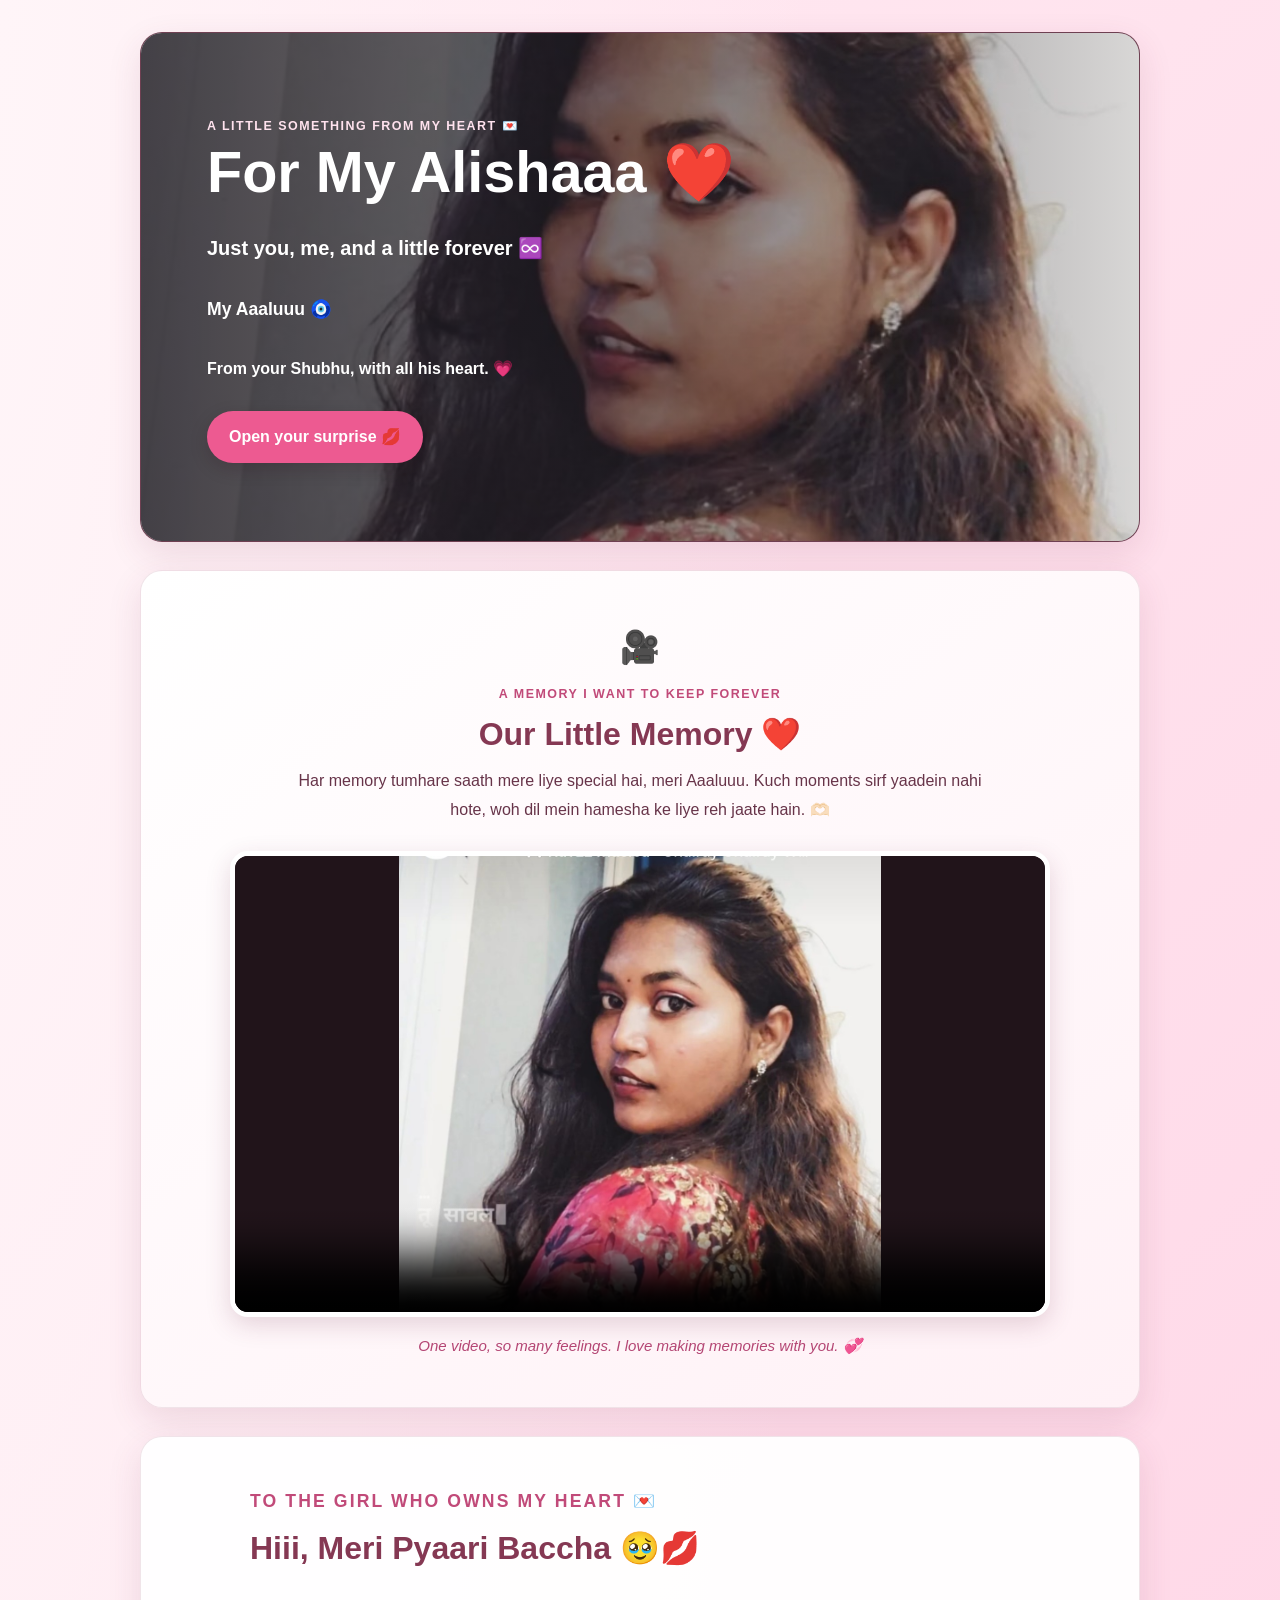
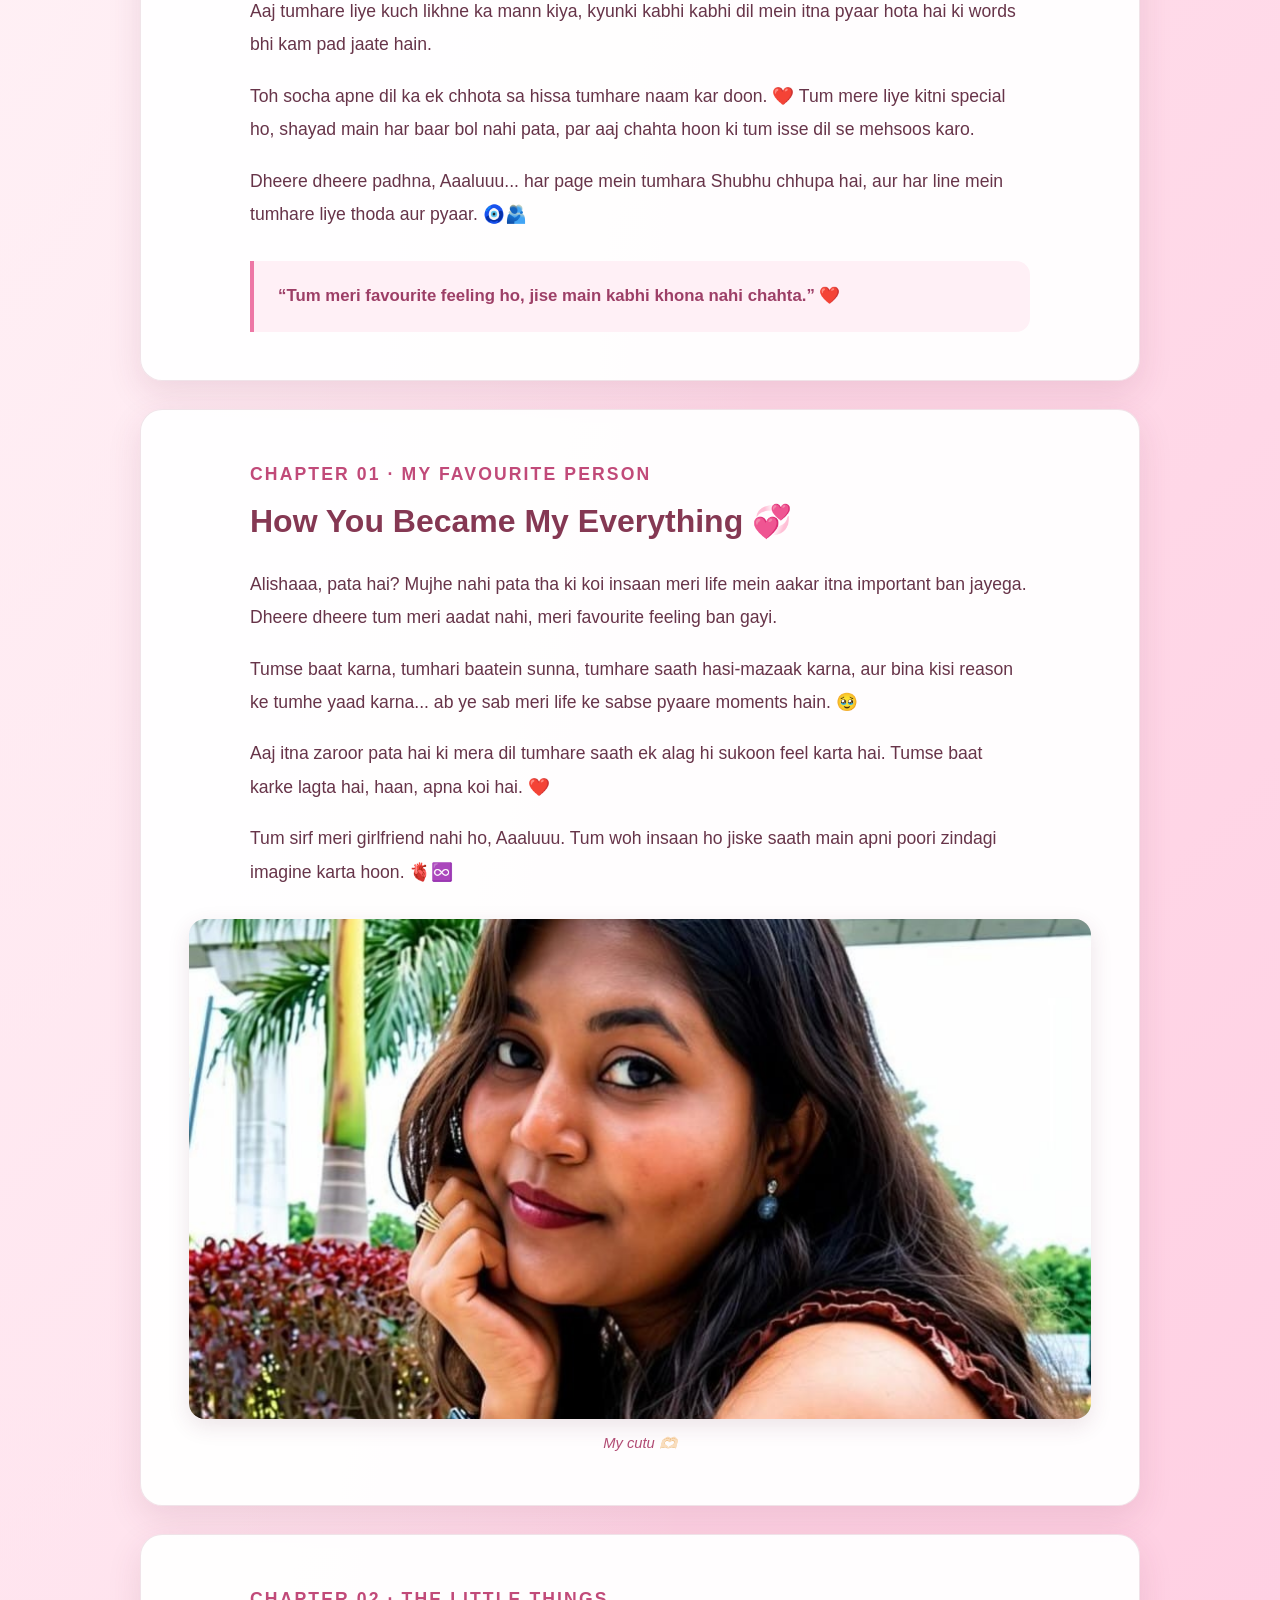
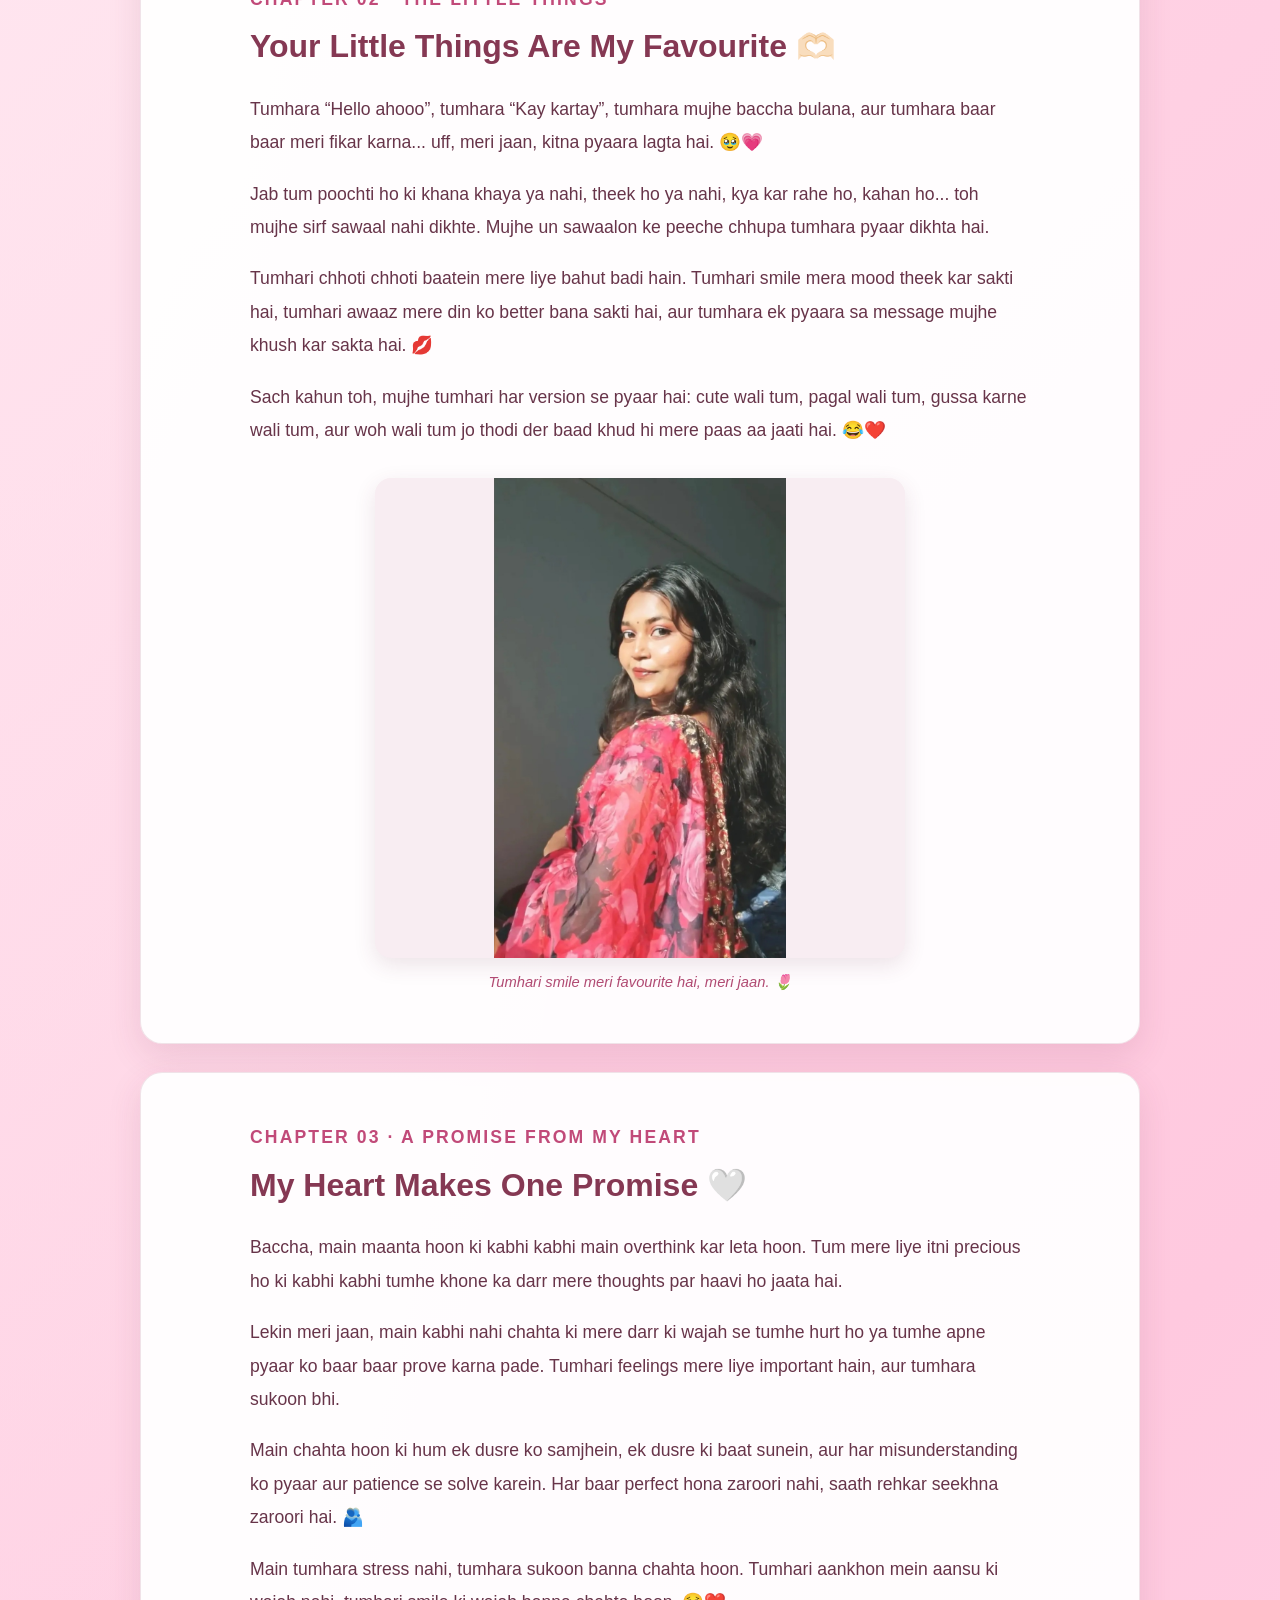
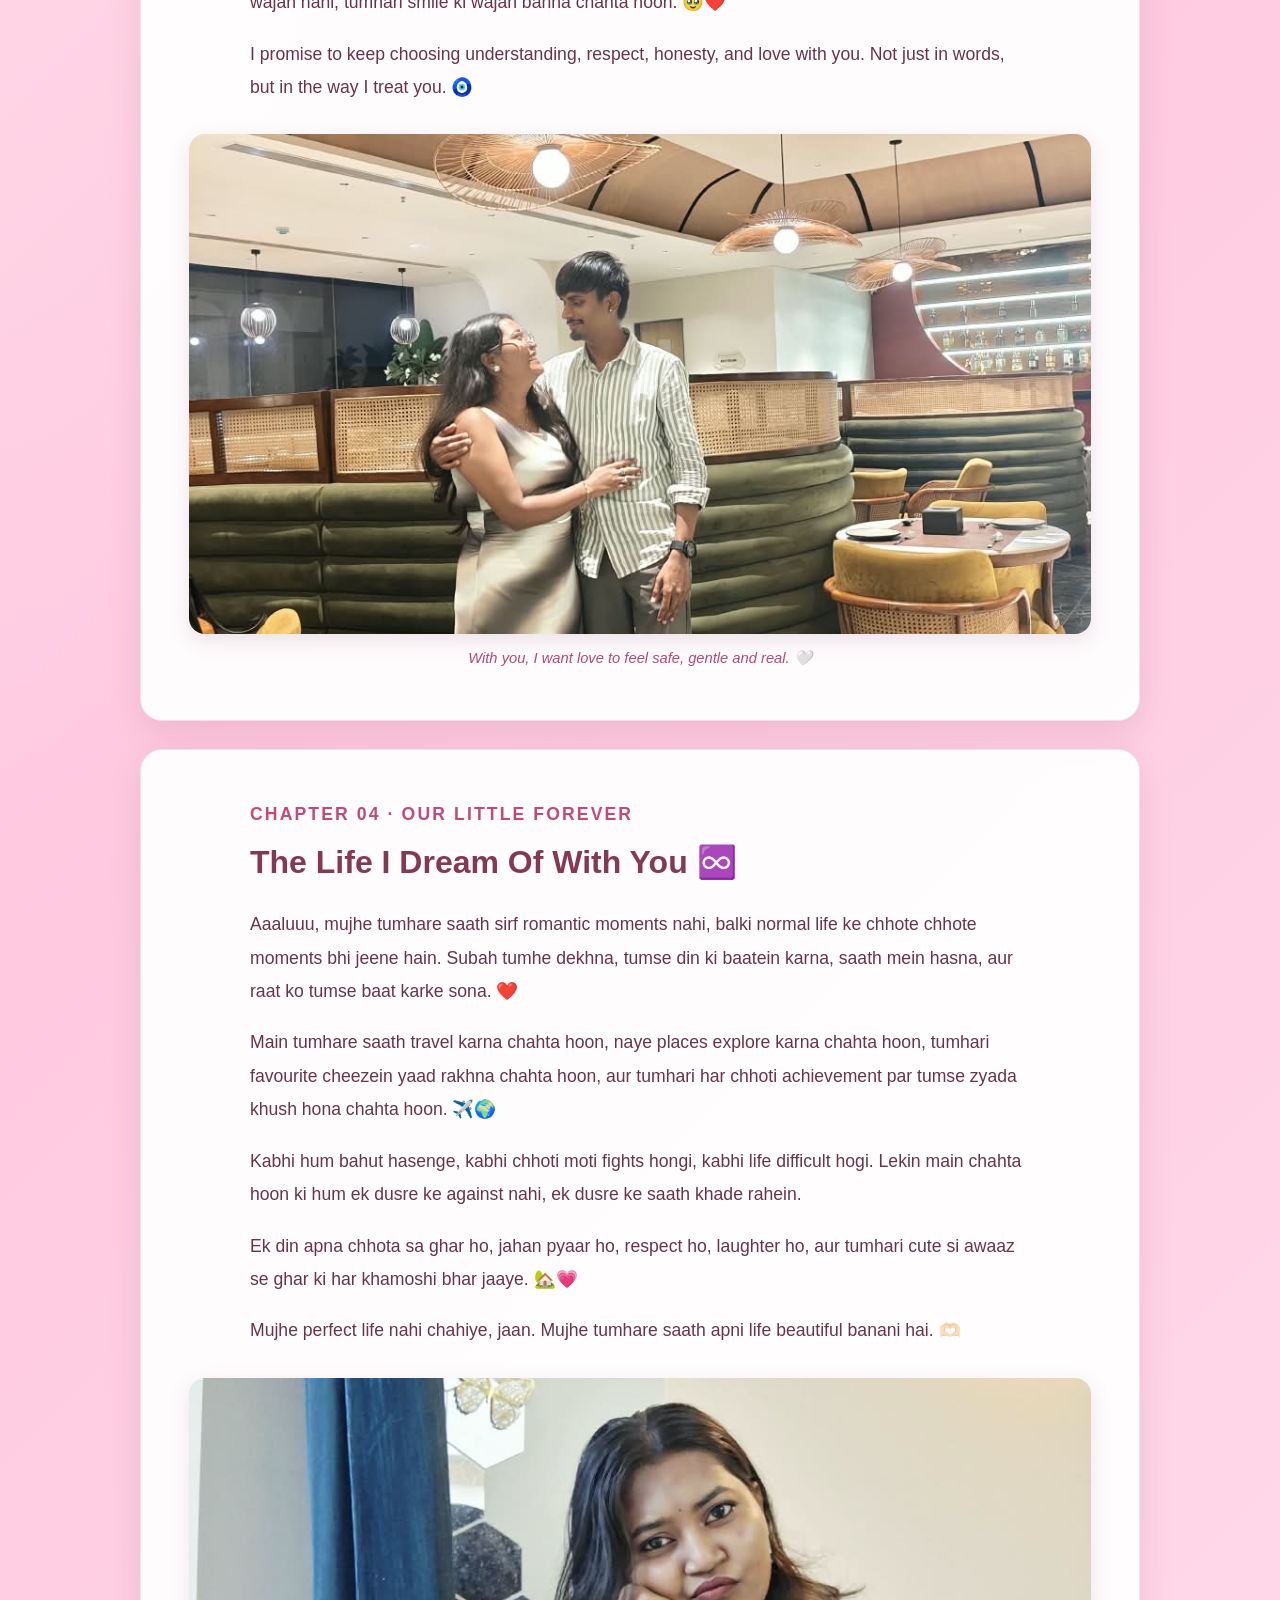
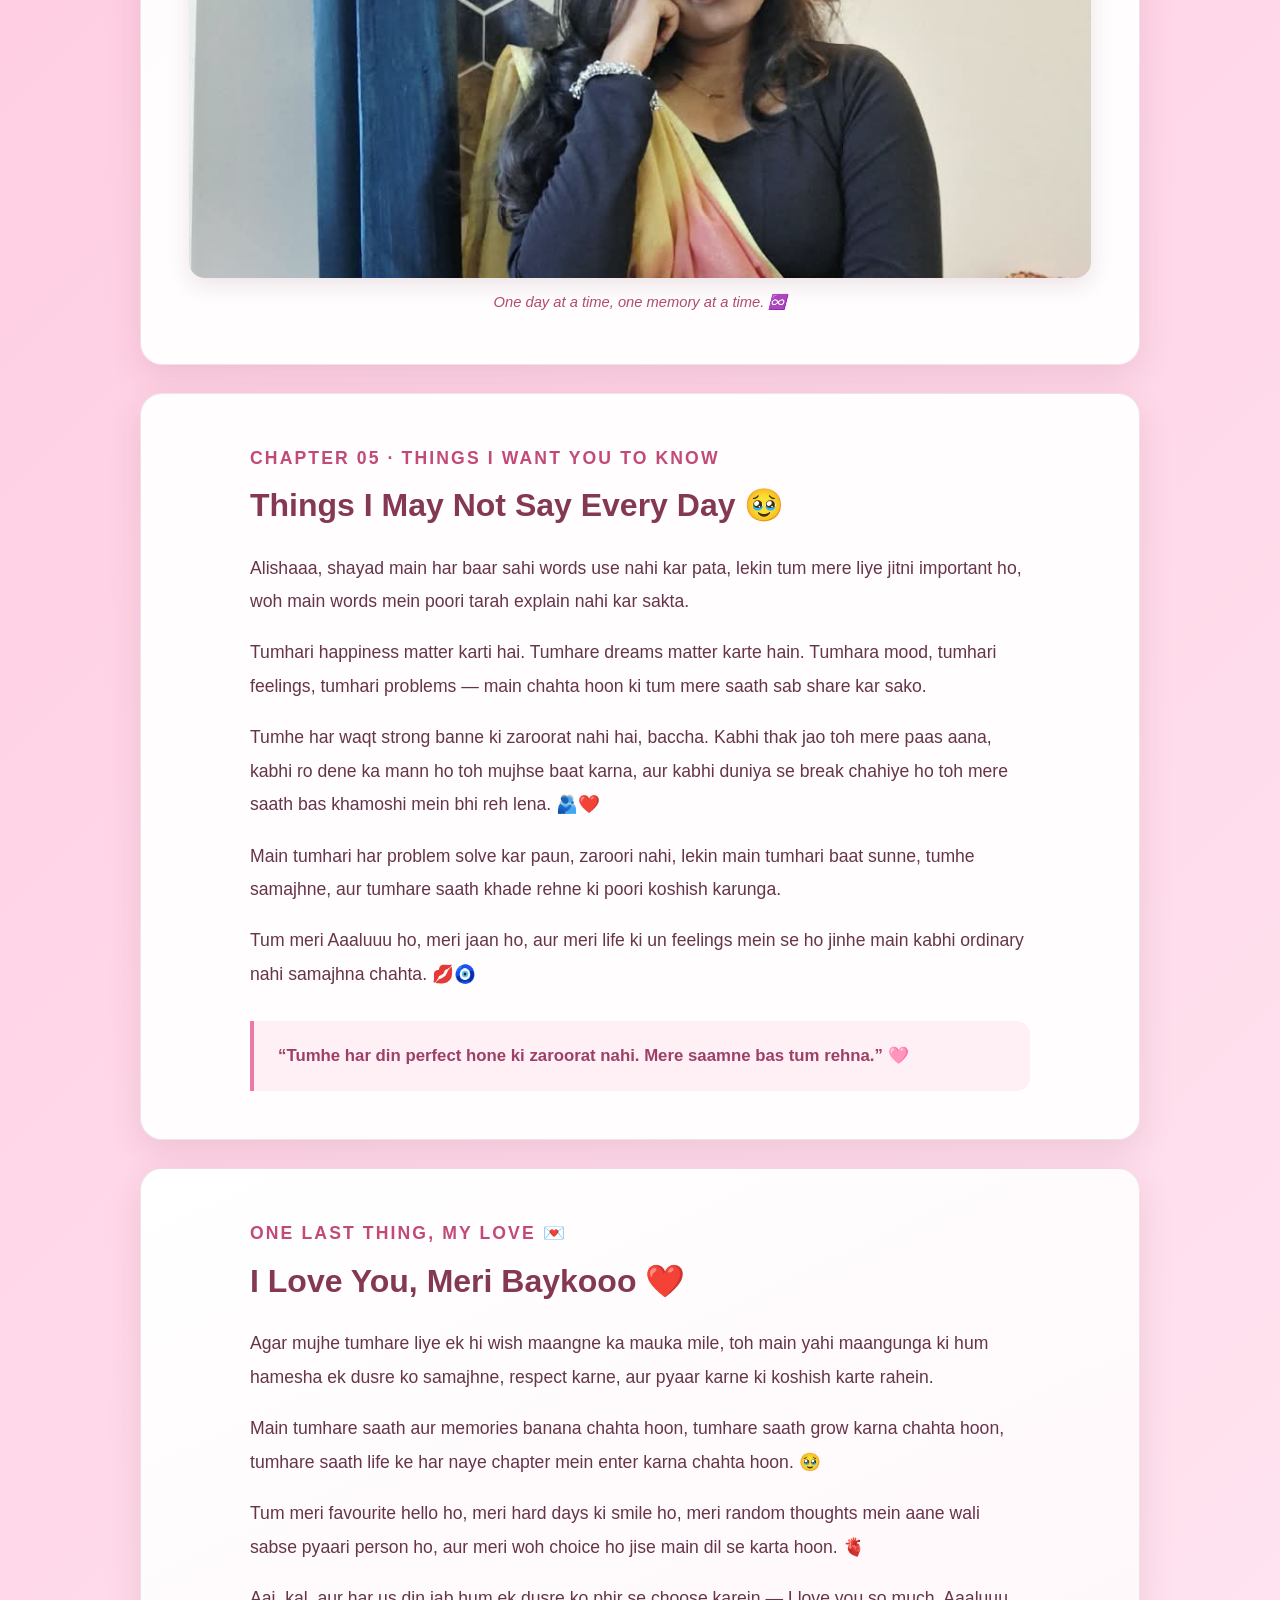
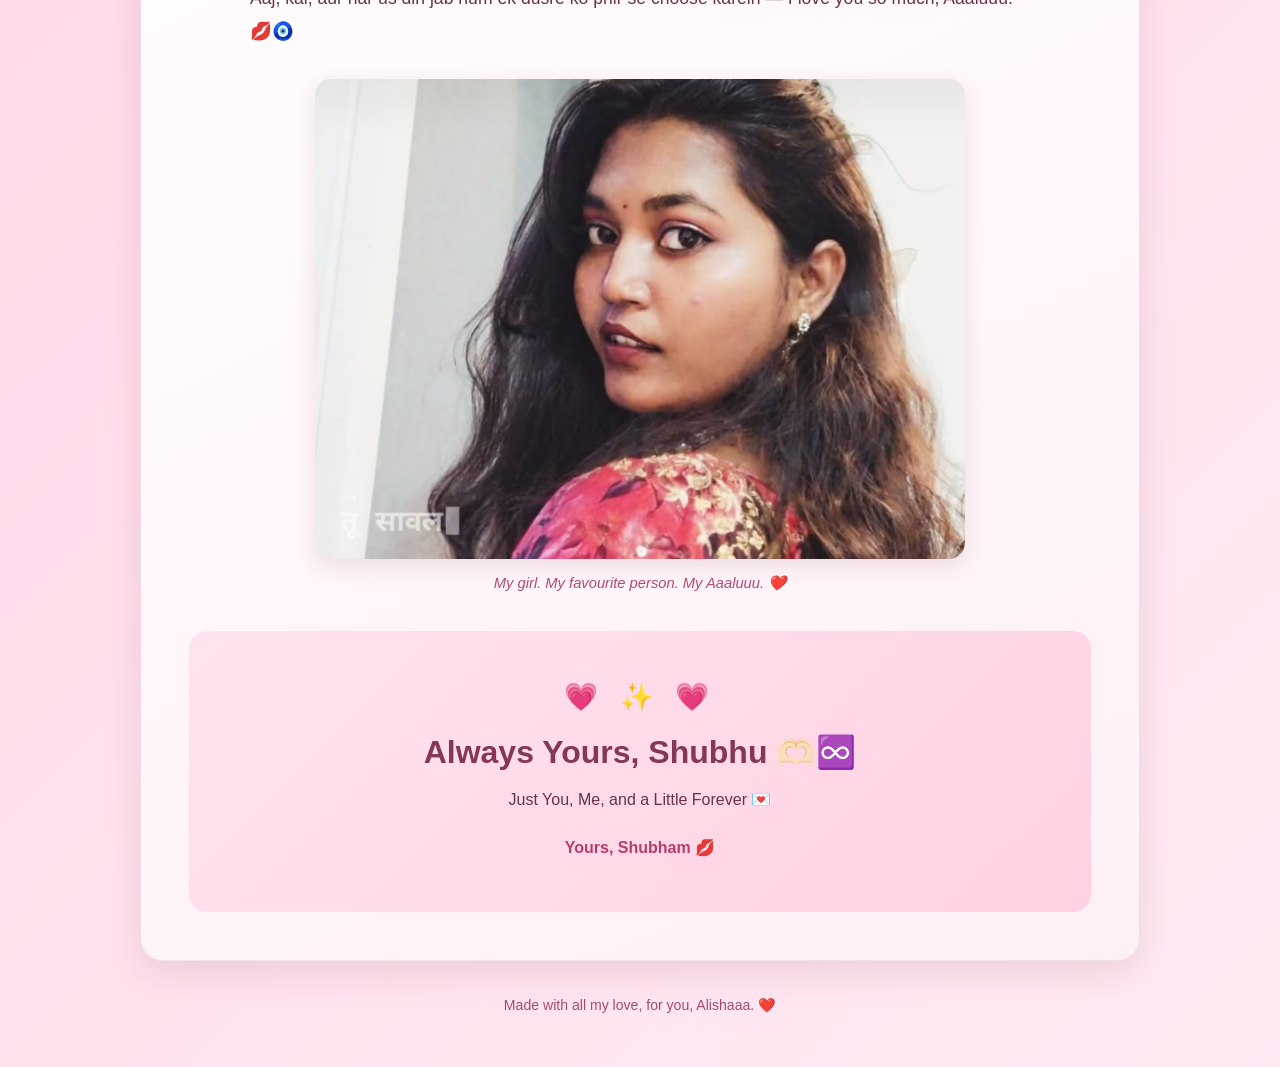
==== book.html @ a7f18947 "Add files via upload" ====
<!DOCTYPE html>
<html lang="en">
<head>
  <meta charset="UTF-8">
  <meta name="viewport" content="width=device-width, initial-scale=1.0">
  <meta name="theme-color" content="#ffd6e5">
  <title>Just You, Me & Forever ❤️</title>
  <link rel="stylesheet" href="Style.css">
</head>

<body>
  <main class="love-book">

    <!-- COVER -->
    <section class="cover card">
      <img class="cover-photo" src="11.jpeg" alt="A beautiful memory of Alishaaa">

      <div class="cover-overlay"></div>

      <div class="cover-content">
        <span class="eyebrow">A little something from my heart 💌</span>
        <h1>For My Alishaaa <span>❤️</span></h1>
        <p class="cover-subtitle">Just you, me, and a little forever ♾️</p>
        <p class="cover-name">My Aaaluuu 🧿</p>
        <p class="cover-signature">From your Shubhu, with all his heart. 💗</p>
        <a class="primary-button" href="#our-video">Open your surprise 💋</a>
      </div>
    </section>

    <!-- VIDEO: FIRST SECTION AFTER THE COVER -->
    <section class="section-card video-section card" id="our-video">
      <div class="section-heading">
        <span class="section-icon">🎥</span>
        <p class="eyebrow">A memory I want to keep forever</p>
        <h2>Our Little Memory ❤️</h2>
        <p class="section-intro">
          Har memory tumhare saath mere liye special hai, meri Aaaluuu.
          Kuch moments sirf yaadein nahi hote, woh dil mein hamesha ke liye reh jaate hain. 🫶🏻
        </p>
      </div>

      <div class="video-frame">
        <video controls playsinline preload="metadata" poster="11.jpeg">
          <source src="video.mp4" type="video/mp4">
          Your browser does not support video playback.
        </video>
      </div>
      <p class="photo-caption">One video, so many feelings. I love making memories with you. 💞</p>
    </section>

    <!-- INTRODUCTION -->
    <section class="section-card card">
      <div class="letter-content">
        <p class="eyebrow">To the girl who owns my heart 💌</p>
        <h2>Hiii, Meri Pyaari Baccha 🥹💋</h2>

        <p>
          Aaj tumhare liye kuch likhne ka mann kiya, kyunki kabhi kabhi
          dil mein itna pyaar hota hai ki words bhi kam pad jaate hain.
        </p>
        <p>
          Toh socha apne dil ka ek chhota sa hissa tumhare naam kar doon.
          ❤️ Tum mere liye kitni special ho, shayad main har baar bol nahi
          pata, par aaj chahta hoon ki tum isse dil se mehsoos karo.
        </p>
        <p>
          Dheere dheere padhna, Aaaluuu... har page mein tumhara Shubhu
          chhupa hai, aur har line mein tumhare liye thoda aur pyaar. 🧿🫂
        </p>
      </div>
      <div class="quote-box">“Tum meri favourite feeling ho, jise main kabhi khona nahi chahta.” ❤️</div>
    </section>

    <!-- CHAPTER 1 -->
    <section class="section-card card">
      <div class="letter-content">
        <p class="eyebrow">Chapter 01 · My favourite person</p>
        <h2>How You Became My Everything 💞</h2>

        <p>
          Alishaaa, pata hai? Mujhe nahi pata tha ki koi insaan meri life
          mein aakar itna important ban jayega. Dheere dheere tum meri
          aadat nahi, meri favourite feeling ban gayi.
        </p>
        <p>
          Tumse baat karna, tumhari baatein sunna, tumhare saath hasi-mazaak
          karna, aur bina kisi reason ke tumhe yaad karna... ab ye sab meri
          life ke sabse pyaare moments hain. 🥹
        </p>
        <p>
          Aaj itna zaroor pata hai ki mera dil tumhare saath ek alag hi
          sukoon feel karta hai. Tumse baat karke lagta hai, haan, apna
          koi hai. ❤️
        </p>
        <p>
          Tum sirf meri girlfriend nahi ho, Aaaluuu. Tum woh insaan ho
          jiske saath main apni poori zindagi imagine karta hoon. 🫀♾️
        </p>
      </div>

      <figure class="memory">
        <img src="22.jpeg" alt="A sweet memory together" loading="lazy">
        <figcaption>My cutu 🫶🏻</figcaption>
      </figure>
    </section>

    <!-- CHAPTER 2 -->
    <section class="section-card card">
      <div class="letter-content">
        <p class="eyebrow">Chapter 02 · The little things</p>
        <h2>Your Little Things Are My Favourite 🫶🏻</h2>

        <p>
          Tumhara “Hello ahooo”, tumhara “Kay kartay”, tumhara mujhe
          baccha bulana, aur tumhara baar baar meri fikar karna...
          uff, meri jaan, kitna pyaara lagta hai. 🥹💗
        </p>
        <p>
          Jab tum poochti ho ki khana khaya ya nahi, theek ho ya nahi,
          kya kar rahe ho, kahan ho... toh mujhe sirf sawaal nahi dikhte.
          Mujhe un sawaalon ke peeche chhupa tumhara pyaar dikhta hai.
        </p>
        <p>
          Tumhari chhoti chhoti baatein mere liye bahut badi hain.
          Tumhari smile mera mood theek kar sakti hai, tumhari awaaz
          mere din ko better bana sakti hai, aur tumhara ek pyaara sa
          message mujhe khush kar sakta hai. 💋
        </p>
        <p>
          Sach kahun toh, mujhe tumhari har version se pyaar hai:
          cute wali tum, pagal wali tum, gussa karne wali tum,
          aur woh wali tum jo thodi der baad khud hi mere paas aa jaati hai. 😂❤️
        </p>
      </div>

      <figure class="memory memory-small">
        <img src="33.jpeg" alt="Alishaaa looking beautiful" loading="lazy">
        <figcaption>Tumhari smile meri favourite hai, meri jaan. 🌷</figcaption>
      </figure>
    </section>

    <!-- CHAPTER 3 -->
    <section class="section-card card">
      <div class="letter-content">
        <p class="eyebrow">Chapter 03 · A promise from my heart</p>
        <h2>My Heart Makes One Promise 🤍</h2>

        <p>
          Baccha, main maanta hoon ki kabhi kabhi main overthink kar leta
          hoon. Tum mere liye itni precious ho ki kabhi kabhi tumhe khone
          ka darr mere thoughts par haavi ho jaata hai.
        </p>
        <p>
          Lekin meri jaan, main kabhi nahi chahta ki mere darr ki wajah se
          tumhe hurt ho ya tumhe apne pyaar ko baar baar prove karna pade.
          Tumhari feelings mere liye important hain, aur tumhara sukoon bhi.
        </p>
        <p>
          Main chahta hoon ki hum ek dusre ko samjhein, ek dusre ki baat
          sunein, aur har misunderstanding ko pyaar aur patience se solve
          karein. Har baar perfect hona zaroori nahi, saath rehkar seekhna
          zaroori hai. 🫂
        </p>
        <p>
          Main tumhara stress nahi, tumhara sukoon banna chahta hoon.
          Tumhari aankhon mein aansu ki wajah nahi, tumhari smile ki
          wajah banna chahta hoon. 🥹❤️
        </p>
        <p>
          I promise to keep choosing understanding, respect, honesty,
          and love with you. Not just in words, but in the way I treat you. 🧿
        </p>
      </div>

      <figure class="memory">
        <img src="44.jpeg" alt="A beautiful moment of Alishaaa" loading="lazy">
        <figcaption>With you, I want love to feel safe, gentle and real. 🤍</figcaption>
      </figure>
    </section>

    <!-- CHAPTER 4 -->
    <section class="section-card card">
      <div class="letter-content">
        <p class="eyebrow">Chapter 04 · Our little forever</p>
        <h2>The Life I Dream Of With You ♾️</h2>

        <p>
          Aaaluuu, mujhe tumhare saath sirf romantic moments nahi,
          balki normal life ke chhote chhote moments bhi jeene hain.
          Subah tumhe dekhna, tumse din ki baatein karna, saath mein
          hasna, aur raat ko tumse baat karke sona. ❤️
        </p>
        <p>
          Main tumhare saath travel karna chahta hoon, naye places
          explore karna chahta hoon, tumhari favourite cheezein yaad
          rakhna chahta hoon, aur tumhari har chhoti achievement par
          tumse zyada khush hona chahta hoon. ✈️🌍
        </p>
        <p>
          Kabhi hum bahut hasenge, kabhi chhoti moti fights hongi,
          kabhi life difficult hogi. Lekin main chahta hoon ki hum
          ek dusre ke against nahi, ek dusre ke saath khade rahein.
        </p>
        <p>
          Ek din apna chhota sa ghar ho, jahan pyaar ho, respect ho,
          laughter ho, aur tumhari cute si awaaz se ghar ki har
          khamoshi bhar jaaye. 🏡💗
        </p>
        <p>
          Mujhe perfect life nahi chahiye, jaan. Mujhe tumhare saath
          apni life beautiful banani hai. 🫶🏻
        </p>
      </div>

      <figure class="memory">
        <img src="55.jpeg" alt="A memory to treasure together" loading="lazy">
        <figcaption>One day at a time, one memory at a time. ♾️</figcaption>
      </figure>
    </section>

    <!-- CHAPTER 5 -->
    <section class="section-card card">
      <div class="letter-content">
        <p class="eyebrow">Chapter 05 · Things I want you to know</p>
        <h2>Things I May Not Say Every Day 🥹</h2>

        <p>
          Alishaaa, shayad main har baar sahi words use nahi kar pata,
          lekin tum mere liye jitni important ho, woh main words mein
          poori tarah explain nahi kar sakta.
        </p>
        <p>
          Tumhari happiness matter karti hai. Tumhare dreams matter
          karte hain. Tumhara mood, tumhari feelings, tumhari problems —
          main chahta hoon ki tum mere saath sab share kar sako.
        </p>
        <p>
          Tumhe har waqt strong banne ki zaroorat nahi hai, baccha.
          Kabhi thak jao toh mere paas aana, kabhi ro dene ka mann ho
          toh mujhse baat karna, aur kabhi duniya se break chahiye ho
          toh mere saath bas khamoshi mein bhi reh lena. 🫂❤️
        </p>
        <p>
          Main tumhari har problem solve kar paun, zaroori nahi,
          lekin main tumhari baat sunne, tumhe samajhne, aur tumhare
          saath khade rehne ki poori koshish karunga.
        </p>
        <p>
          Tum meri Aaaluuu ho, meri jaan ho, aur meri life ki un
          feelings mein se ho jinhe main kabhi ordinary nahi samajhna
          chahta. 💋🧿
        </p>
      </div>

      <div class="quote-box">
        “Tumhe har din perfect hone ki zaroorat nahi. Mere saamne bas tum rehna.” 🩷
      </div>
    </section>

    <!-- FINAL LOVE LETTER -->
    <section class="section-card final-letter card">
      <div class="letter-content">
        <p class="eyebrow">One last thing, my love 💌</p>
        <h2>I Love You, Meri Baykooo ❤️</h2>

        <p>
          Agar mujhe tumhare liye ek hi wish maangne ka mauka mile,
          toh main yahi maangunga ki hum hamesha ek dusre ko samajhne,
          respect karne, aur pyaar karne ki koshish karte rahein.
        </p>
        <p>
          Main tumhare saath aur memories banana chahta hoon,
          tumhare saath grow karna chahta hoon, tumhare saath life
          ke har naye chapter mein enter karna chahta hoon. 🥹
        </p>
        <p>
          Tum meri favourite hello ho, meri hard days ki smile ho,
          meri random thoughts mein aane wali sabse pyaari person ho,
          aur meri woh choice ho jise main dil se karta hoon. 🫀
        </p>
        <p>
          Aaj, kal, aur har us din jab hum ek dusre ko phir se choose
          karein — I love you so much, Aaaluuu. 💋🧿
        </p>
      </div>

      <figure class="memory final-photo">
        <img src="11.jpeg" alt="My beautiful Alishaaa" loading="lazy">
        <figcaption>My girl. My favourite person. My Aaaluuu. ❤️</figcaption>
      </figure>

      <div class="final-message">
        <div class="heart-decoration">💗 ✨ 💗</div>
        <h2>Always Yours, Shubhu 🫶🏻♾️</h2>
        <p>Just You, Me, and a Little Forever 💌</p>
        <p class="signature">Yours, Shubham 💋</p>
      </div>
    </section>

    <footer class="page-footer">
      Made with all my love, for you, Alishaaa. ❤️
    </footer>

  </main>

  <script src="Script.js"></script>
</body>
</html>
---- Style.css ----
/* ---------- GLOBAL ---------- */
* {
  box-sizing: border-box;
}

html {
  scroll-behavior: smooth;
  scroll-padding-top: 18px;
}

body {
  margin: 0;
  padding: 32px 18px;
  font-family: "Segoe UI", Arial, sans-serif;
  color: #673449;
  background:
    radial-gradient(ellipse at top left, #fff5f8 0%, transparent 45%),
    linear-gradient(135deg, #ffeaf2, #ffc9df 55%, #ffeaf4);
  line-height: 1.75;
  overflow-x: hidden;
}

img,
video {
  display: block;
  max-width: 100%;
}

.love-book {
  width: min(100%, 1000px);
  margin: 0 auto;
}

.card {
  position: relative;
  width: 100%;
  margin: 0 auto 28px;
  overflow: hidden;
  border: 1px solid rgba(164, 91, 120, 0.16);
  border-radius: 22px;
  background: rgba(255, 255, 255, 0.94);
  box-shadow: 0 12px 34px rgba(112, 43, 75, 0.12);
}

h1,
h2,
p {
  overflow-wrap: anywhere;
}

h1,
h2 {
  line-height: 1.3;
  color: #853853;
}

h2 {
  margin: 0 0 22px;
  font-size: clamp(1.45rem, 3.4vw, 2rem);
}

p {
  margin: 0 0 18px;
}

p:last-child {
  margin-bottom: 0;
}

.eyebrow {
  margin-bottom: 10px;
  color: #c14a79;
  font-size: 0.78rem;
  font-weight: 800;
  letter-spacing: 0.12em;
  line-height: 1.5;
  text-transform: uppercase;
}

/* ---------- COVER ---------- */
.cover {
  display: flex;
  min-height: 510px;
  align-items: center;
  isolation: isolate;
  background: #653c4b;
  color: white;
}

.cover-photo,
.cover-overlay {
  position: absolute;
  inset: 0;
  width: 100%;
  height: 100%;
}

.cover-photo {
  z-index: -2;
  object-fit: cover;
  object-position: center 35%;
}

.cover-overlay {
  z-index: -1;
  background: linear-gradient(
    90deg,
    rgba(30, 26, 33, 0.82) 0%,
    rgba(30, 26, 33, 0.57) 48%,
    rgba(30, 26, 33, 0.12) 100%
  );
}

.cover-content {
  width: min(100%, 690px);
  padding: clamp(28px, 6vw, 66px);
  color: #fff;
}

.cover h1 {
  margin: 0 0 26px;
  color: white;
  font-size: clamp(2.1rem, 6vw, 3.6rem);
  line-height: 1.15;
  overflow-wrap: normal;
}

.cover h1 span {
  display: inline-block;
}

.cover .eyebrow {
  color: #ffe2ee;
}

.cover-subtitle {
  max-width: 420px;
  margin-bottom: 28px;
  font-size: clamp(1rem, 2.6vw, 1.25rem);
  font-weight: 600;
}

.cover-name {
  margin-bottom: 30px;
  font-size: 1.1rem;
  font-weight: 700;
}

.cover-signature {
  margin-bottom: 28px;
  font-weight: 600;
}

.primary-button {
  display: inline-flex;
  min-height: 48px;
  align-items: center;
  justify-content: center;
  padding: 12px 22px;
  border-radius: 999px;
  background: #ed5a91;
  color: #fff;
  font-weight: 800;
  text-align: center;
  text-decoration: none;
  box-shadow: 0 6px 18px rgba(35, 8, 20, 0.2);
  transition: transform 0.2s ease, background 0.2s ease;
}

.primary-button:hover {
  transform: translateY(-2px);
  background: #d93f7c;
}

/* ---------- CONTENT CARDS ---------- */
.section-card {
  padding: clamp(22px, 5vw, 48px);
}

.letter-content {
  width: 100%;
  max-width: 780px;
  margin: 0 auto;
}

.letter-content h2 {
  margin-bottom: 25px;
}

.letter-content p {
  font-size: clamp(1rem, 1.8vw, 1.1rem);
  line-height: 1.9;
}

.section-heading {
  max-width: 760px;
  margin: 0 auto 26px;
  text-align: center;
}

.section-icon {
  display: block;
  margin-bottom: 10px;
  font-size: 2rem;
}

.section-heading h2 {
  margin-bottom: 12px;
}

.section-intro {
  max-width: 700px;
  margin: 0 auto;
  line-height: 1.8;
}

/* ---------- VIDEO ---------- */
.video-section {
  background: linear-gradient(145deg, #fff, #fff1f6);
}

.video-frame {
  width: 100%;
  max-width: 820px;
  margin: 0 auto;
  overflow: hidden;
  border: 5px solid #fff;
  border-radius: 18px;
  background: #21141a;
  box-shadow: 0 8px 24px rgba(102, 37, 67, 0.17);
}

.video-frame video {
  width: 100%;
  height: auto;
  max-height: 70vh;
  aspect-ratio: 16 / 9;
  object-fit: contain;
  background: #21141a;
}

.photo-caption {
  margin: 16px auto 0;
  color: #b44674;
  font-size: 0.94rem;
  font-style: italic;
  text-align: center;
}

/* ---------- PHOTOS ---------- */
.memory {
  width: 100%;
  margin: 30px auto 0;
}

.memory img {
  width: 100%;
  height: clamp(260px, 48vw, 500px);
  border-radius: 16px;
  background: #f8eaf0;
  object-fit: cover;
  object-position: center;
  box-shadow: 0 7px 22px rgba(98, 45, 66, 0.12);
}

.memory figcaption {
  margin-top: 12px;
  color: #b14b73;
  font-size: 0.92rem;
  font-style: italic;
  text-align: center;
}

.memory-small {
  max-width: 530px;
}

.memory-small img {
  height: clamp(300px, 65vw, 480px);
  object-fit: contain;
  background: #f8edf2;
}

.final-photo {
  max-width: 650px;
}

.final-photo img {
  height: clamp(260px, 60vw, 480px);
  object-fit: cover;
  object-position: center 30%;
}

/* ---------- QUOTES & ENDING ---------- */
.quote-box {
  max-width: 780px;
  margin: 30px auto 0;
  padding: 20px 24px;
  border-left: 4px solid #ed77a5;
  border-radius: 0 14px 14px 0;
  background: #fff0f6;
  color: #9d3f67;
  font-size: 1.05rem;
  font-weight: 700;
  line-height: 1.8;
}

.final-letter {
  background: linear-gradient(155deg, #fff, #fff0f6);
}

.final-message {
  margin-top: 34px;
  padding: clamp(24px, 5vw, 42px) 18px;
  border-radius: 18px;
  background: linear-gradient(135deg, #ffe3ee, #ffd1e3);
  text-align: center;
}

.final-message h2 {
  margin: 12px 0;
}

.final-message p {
  margin-bottom: 8px;
}

.heart-decoration {
  font-size: 1.7rem;
  letter-spacing: 0.25em;
}

.signature {
  margin-top: 20px;
  color: #b53d70;
  font-weight: 800;
}

.page-footer {
  padding: 4px 10px 18px;
  color: #a44b70;
  font-size: 0.88rem;
  text-align: center;
}

/* ---------- TABLET ---------- */
@media (max-width: 768px) {
  body {
    padding: 18px 12px;
  }

  .card {
    margin-bottom: 18px;
    border-radius: 18px;
  }

  .cover {
    min-height: 460px;
  }

  .cover-overlay {
    background: linear-gradient(
      90deg,
      rgba(30, 26, 33, 0.78),
      rgba(30, 26, 33, 0.38)
    );
  }

  .section-card {
    padding: 26px 22px;
  }

  .letter-content p {
    line-height: 1.8;
  }
}

/* ---------- MOBILE ---------- */
@media (max-width: 480px) {
  body {
    padding: 10px 8px;
  }

  .card {
    margin-bottom: 14px;
    border-radius: 15px;
  }

  .cover {
    min-height: 500px;
    align-items: flex-end;
  }

  .cover-photo {
    object-position: 58% center;
  }

  .cover-overlay {
    background: linear-gradient(
      0deg,
      rgba(28, 18, 25, 0.88) 0%,
      rgba(28, 18, 25, 0.56) 52%,
      rgba(28, 18, 25, 0.12) 100%
    );
  }

  .cover-content {
    padding: 26px 20px;
  }

  .cover h1 {
    margin-bottom: 20px;
    font-size: clamp(2rem, 9vw, 2.8rem);
  }

  .cover-subtitle {
    margin-bottom: 22px;
  }

  .cover-name {
    margin-bottom: 22px;
  }

  .section-card {
    padding: 23px 17px;
  }

  h2 {
    font-size: 1.42rem;
  }

  .letter-content h2 {
    margin-bottom: 18px;
  }

  .letter-content p,
  .section-intro {
    font-size: 0.98rem;
    line-height: 1.8;
  }

  .letter-content p {
    margin-bottom: 17px;
  }

  .video-frame {
    border-width: 3px;
    border-radius: 12px;
  }

  .video-frame video {
    aspect-ratio: 16 / 9;
    max-height: none;
  }

  .memory {
    margin-top: 22px;
  }

  .memory img {
    height: auto;
    max-height: 430px;
    aspect-ratio: 4 / 5;
    object-fit: cover;
  }

  .memory-small img {
    height: auto;
    aspect-ratio: 3 / 4;
    object-fit: contain;
  }

  .quote-box {
    margin-top: 22px;
    padding: 16px;
    font-size: 0.98rem;
  }

  .final-message {
    margin-top: 22px;
    padding: 26px 15px;
  }

  .primary-button {
    width: 100%;
  }
}

/* Respect reduced-motion preferences */
@media (prefers-reduced-motion: reduce) {
  html {
    scroll-behavior: auto;
  }

  *,
  *::before,
  *::after {
    transition-duration: 0.01ms !important;
  }
}
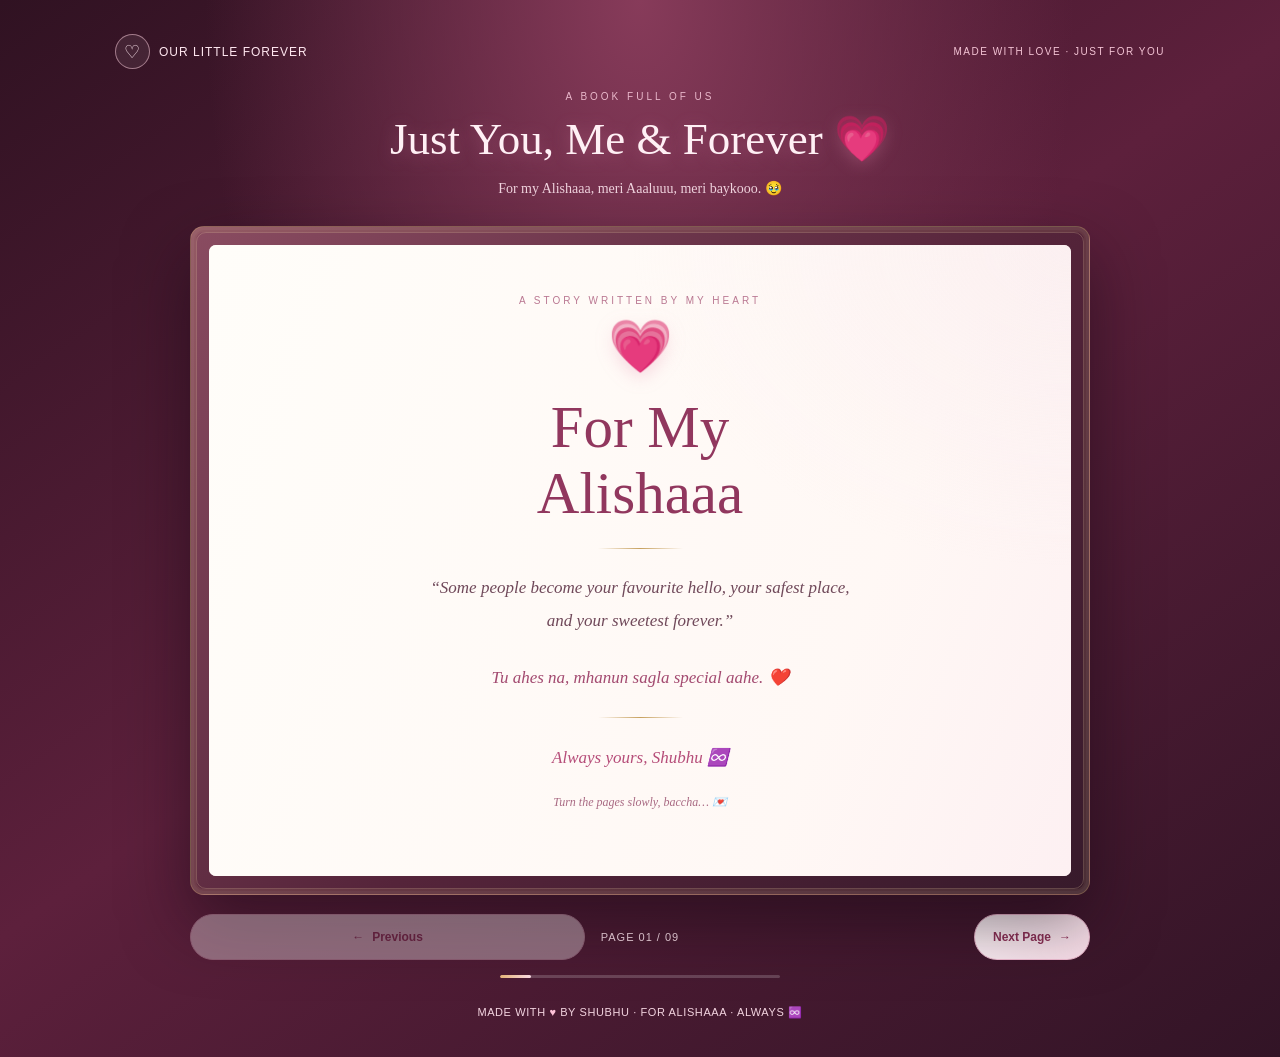
==== commit 784db913: "Update book.html" ====
--- a/book.html
+++ b/book.html
@@ -4,306 +4,1138 @@
 <head>
   <meta charset="UTF-8">
   <meta name="viewport" content="width=device-width, initial-scale=1.0">
-  <meta name="theme-color" content="#ffd6e5">
-  <title>Just You, Me & Forever ❤️</title>
-  <link rel="stylesheet" href="Style.css">
+  <meta name="theme-color" content="#591b36">
+  <title>Our Little Forever 💗</title>
+
+  <style>
+    :root {
+      --wine: #591b36;
+      --rose: #c64f7d;
+      --pink: #f4c6d8;
+      --paper: #fffaf6;
+      --ink: #65394c;
+      --gold: #d9b77b;
+    }
+
+    * { box-sizing: border-box; }
+
+    html {
+      min-height: 100%;
+      scroll-behavior: smooth;
+    }
+
+    body {
+      margin: 0;
+      min-height: 100vh;
+      min-height: 100svh;
+      padding: 24px 16px 30px;
+      overflow-x: hidden;
+      color: var(--ink);
+      font-family: Georgia, "Times New Roman", serif;
+      background:
+        radial-gradient(ellipse at 50% 0%, #873b5a 0%, transparent 48%),
+        linear-gradient(145deg, #301222, #5d203c 48%, #321426);
+    }
+
+    button { font: inherit; }
+
+    .ambient {
+      position: fixed;
+      inset: 0;
+      overflow: hidden;
+      pointer-events: none;
+      z-index: 0;
+    }
+
+    .ambient-heart {
+      position: absolute;
+      bottom: -40px;
+      opacity: 0;
+      animation: floatHeart var(--duration, 8s) linear forwards;
+    }
+
+    .site {
+      position: relative;
+      z-index: 1;
+      width: min(100%, 1050px);
+      margin: 0 auto;
+    }
+
+    .topbar {
+      display: flex;
+      justify-content: space-between;
+      align-items: center;
+      gap: 12px;
+      margin-bottom: 22px;
+      color: #ffe7f0;
+      font-family: Arial, sans-serif;
+      font-size: 12px;
+      letter-spacing: 1px;
+    }
+
+    .brand {
+      display: flex;
+      align-items: center;
+      gap: 9px;
+    }
+
+    .brand-heart {
+      display: grid;
+      place-items: center;
+      width: 35px;
+      height: 35px;
+      border: 1px solid #f6c7d78a;
+      border-radius: 50%;
+      background: #ffffff12;
+      font-size: 18px;
+    }
+
+    .top-label {
+      color: #f3c3d4;
+      text-align: right;
+      font-size: 10px;
+      letter-spacing: 1.5px;
+    }
+
+    .intro {
+      text-align: center;
+      margin: 0 auto 25px;
+      max-width: 620px;
+      color: #fff0f5;
+    }
+
+    .intro .eyebrow {
+      color: #e9b8cb;
+      font: 10px Arial, sans-serif;
+      letter-spacing: 3px;
+      text-transform: uppercase;
+    }
+
+    .intro h1 {
+      margin: 10px 0;
+      font-size: clamp(27px, 5vw, 45px);
+      font-weight: normal;
+      line-height: 1.2;
+      text-shadow: 0 3px 18px #ed8eb550;
+    }
+
+    .intro p {
+      margin: 0;
+      color: #f1d4df;
+      font-size: 14px;
+      line-height: 1.8;
+    }
+
+    /* The book itself */
+
+    .book-shell {
+      position: relative;
+      width: min(100%, 900px);
+      margin: 0 auto;
+      padding: 13px;
+      border: 1px solid #d8b37c66;
+      border-radius: 14px;
+      background: linear-gradient(135deg, #8a4c61, #55243a 55%, #371a2b);
+      box-shadow:
+        0 28px 65px #17071385,
+        inset 0 0 0 3px #ffffff09,
+        inset 0 0 0 5px #d7b47820;
+    }
+
+    .book-shell::before {
+      content: "";
+      position: absolute;
+      inset: 5px;
+      border: 1px solid #f3d8a33b;
+      border-radius: 10px;
+      pointer-events: none;
+    }
+
+    .book {
+      position: relative;
+      min-height: 520px;
+      overflow: hidden;
+      border-radius: 7px;
+      background: var(--paper);
+      box-shadow: inset 0 0 22px #6e3b4b12;
+    }
+
+    .page {
+      display: none;
+      min-height: 520px;
+      padding: clamp(24px, 5vw, 52px);
+      animation: pageEnter .55s cubic-bezier(.2,.7,.2,1) both;
+      background:
+        radial-gradient(ellipse at 100% 0%, #f8e7ec70, transparent 36%),
+        linear-gradient(110deg, #fffdf9, #fff8f5 72%, #fdf0f2);
+    }
+
+    .page.active { display: block; }
+
+    .page.exit-next {
+      animation: pageExitNext .24s ease both;
+    }
+
+    .page.exit-prev {
+      animation: pageExitPrev .24s ease both;
+    }
+
+    .page-inner {
+      max-width: 650px;
+      margin: 0 auto;
+    }
+
+    .page-topline {
+      display: flex;
+      justify-content: space-between;
+      align-items: center;
+      gap: 10px;
+      padding-bottom: 12px;
+      margin-bottom: 25px;
+      border-bottom: 1px solid #e9d4dc;
+      color: #b2768d;
+      font: 9px Arial, sans-serif;
+      letter-spacing: 2px;
+      text-transform: uppercase;
+    }
+
+    .ornament {
+      color: #cb7d9a;
+      letter-spacing: 4px;
+    }
+
+    .page h2 {
+      margin: 0 0 17px;
+      color: #8c3158;
+      font-size: clamp(25px, 4vw, 37px);
+      font-weight: normal;
+      line-height: 1.25;
+    }
+
+    .page h3 {
+      margin: 22px 0 10px;
+      color: #9b4567;
+      font-size: 19px;
+      font-weight: normal;
+    }
+
+    .page p {
+      color: #70495a;
+      font-size: 15px;
+      line-height: 1.95;
+      overflow-wrap: anywhere;
+    }
+
+    .lead {
+      color: #a34a70 !important;
+      font-size: 17px !important;
+      font-style: italic;
+    }
+
+    .center { text-align: center; }
+
+    .big-heart {
+      margin: 10px 0 17px;
+      font-size: 52px;
+      animation: heartbeat 2s ease-in-out infinite;
+      filter: drop-shadow(0 5px 9px #dc719b45);
+    }
+
+    .cover-kicker {
+      color: #ba7892;
+      font: 10px Arial, sans-serif;
+      letter-spacing: 3px;
+      text-transform: uppercase;
+    }
+
+    .cover-title {
+      color: #91375e !important;
+      font-size: clamp(34px, 7vw, 59px) !important;
+      line-height: 1.12 !important;
+    }
+
+    .cover-quote {
+      max-width: 430px;
+      margin: 15px auto 24px;
+      font-size: 17px !important;
+      font-style: italic;
+    }
+
+    .signature {
+      margin-top: 23px;
+      color: #b64d79 !important;
+      font-size: 17px !important;
+      font-style: italic;
+    }
+
+    .gold-line {
+      width: 85px;
+      height: 1px;
+      margin: 22px auto;
+      background: linear-gradient(90deg, transparent, #c7a15f, transparent);
+    }
+
+    /* Photo frames */
+
+    .memory-photo {
+      position: relative;
+      max-width: 420px;
+      margin: 24px auto;
+      padding: 9px 9px 30px;
+      background: #fff;
+      border: 1px solid #ead8dc;
+      box-shadow: 0 12px 27px #6f31401c;
+      transform: rotate(-1deg);
+    }
+
+    .memory-photo.alternate { transform: rotate(1deg); }
+
+    .memory-photo img {
+      display: block;
+      width: 100%;
+      height: clamp(200px, 45vw, 370px);
+      object-fit: contain;
+      border-radius: 2px;
+      background: #f8edf0;
+    }
+
+    .photo-caption {
+      position: absolute;
+      bottom: 7px;
+      left: 0;
+      width: 100%;
+      color: #a24d70;
+      text-align: center;
+      font-size: 12px;
+      font-style: italic;
+    }
+
+    .caption {
+      color: #a96a83 !important;
+      text-align: center;
+      font-size: 12px !important;
+      font-style: italic;
+    }
+
+    /* Promise and memory boxes */
+
+    .love-card {
+      margin: 17px 0;
+      padding: 18px 19px;
+      border: 1px solid #efd6df;
+      border-left: 3px solid #c96b91;
+      border-radius: 5px 12px 12px 5px;
+      background: linear-gradient(110deg, #fbeaf0, #fff9f7);
+    }
+
+    .love-card p { margin: 0; }
+
+    .love-card .card-title {
+      margin-bottom: 5px;
+      color: #a04066;
+      font-size: 16px;
+    }
+
+    .love-card p:last-child {
+      font-size: 14px;
+      line-height: 1.8;
+    }
+
+    .promise-list {
+      display: grid;
+      gap: 12px;
+      margin: 23px 0;
+    }
+
+    .promise {
+      display: flex;
+      align-items: flex-start;
+      gap: 12px;
+      padding: 13px 15px;
+      border: 1px solid #f0dbe2;
+      border-radius: 10px;
+      background: #fffdfb;
+    }
+
+    .promise-icon {
+      flex-shrink: 0;
+      font-size: 20px;
+    }
+
+    .promise p {
+      margin: 0;
+      font-size: 14px;
+      line-height: 1.75;
+    }
+
+    /* Video */
+
+    .video-frame {
+      margin: 22px 0;
+      padding: 9px;
+      border: 1px solid #e4c6d2;
+      border-radius: 12px;
+      background: #f8e7ed;
+      box-shadow: 0 12px 24px #87304b15;
+    }
+
+    .video-frame video {
+      display: block;
+      width: 100%;
+      max-height: 440px;
+      border-radius: 7px;
+      background: #2d1522;
+    }
+
+    .video-note {
+      margin: 10px 0 0;
+      text-align: center;
+      color: #9e5a76 !important;
+      font-size: 12px !important;
+      font-style: italic;
+    }
+
+    /* Navigation */
+
+    .controls {
+      display: grid;
+      grid-template-columns: 1fr auto 1fr;
+      align-items: center;
+      gap: 10px;
+      width: min(100%, 900px);
+      margin: 19px auto 0;
+    }
+
+    .nav-button {
+      display: inline-flex;
+      align-items: center;
+      justify-content: center;
+      gap: 8px;
+      min-height: 46px;
+      padding: 12px 18px;
+      border: 1px solid #f2cfdd;
+      border-radius: 28px;
+      background: #fff7fa;
+      color: #8d3157;
+      font: 600 12px Arial, sans-serif;
+      cursor: pointer;
+      transition:
+        transform .2s ease,
+        background .2s ease,
+        box-shadow .2s ease;
+    }
+
+    .nav-button:hover:not(:disabled) {
+      transform: translateY(-2px);
+      background: white;
+      box-shadow: 0 7px 18px #14081225;
+    }
+
+    .nav-button:active:not(:disabled) {
+      transform: scale(.97);
+    }
+
+    .nav-button:disabled {
+      opacity: .35;
+      cursor: not-allowed;
+    }
+
+    .next-button {
+      justify-self: end;
+      border-color: #eebbd0;
+      background: linear-gradient(135deg, #fff7fa, #f8dce7);
+    }
+
+    .page-indicator {
+      min-width: 90px;
+      text-align: center;
+      color: #ffe5ef;
+      font: 11px Arial, sans-serif;
+      letter-spacing: 1px;
+    }
+
+    .progress-track {
+      width: min(100%, 280px);
+      height: 3px;
+      margin: 15px auto 0;
+      overflow: hidden;
+      border-radius: 4px;
+      background: #ffffff30;
+    }
+
+    .progress-bar {
+      width: 0;
+      height: 100%;
+      border-radius: 4px;
+      background: linear-gradient(90deg, #e9b87a, #ffdfe9);
+      transition: width .45s ease;
+    }
+
+    .bottom-note {
+      margin: 25px 0 0;
+      color: #f3d4e0;
+      text-align: center;
+      font: 11px/1.8 Arial, sans-serif;
+      letter-spacing: .6px;
+    }
+
+    .bottom-note span { color: #ffc2d8; }
+
+    .sr-only {
+      position: absolute;
+      width: 1px;
+      height: 1px;
+      padding: 0;
+      margin: -1px;
+      overflow: hidden;
+      clip: rect(0,0,0,0);
+      white-space: nowrap;
+      border: 0;
+    }
+
+    @keyframes pageEnter {
+      from {
+        opacity: 0;
+        transform: perspective(900px) rotateY(-5deg) translateX(10px);
+      }
+      to {
+        opacity: 1;
+        transform: perspective(900px) rotateY(0) translateX(0);
+      }
+    }
+
+    @keyframes pageExitNext {
+      to {
+        opacity: 0;
+        transform: perspective(900px) rotateY(5deg) translateX(-10px);
+      }
+    }
+
+    @keyframes pageExitPrev {
+      to {
+        opacity: 0;
+        transform: perspective(900px) rotateY(-5deg) translateX(10px);
+      }
+    }
+
+    @keyframes heartbeat {
+      0%, 100% { transform: scale(1); }
+      15% { transform: scale(1.1); }
+      30% { transform: scale(1); }
+      45% { transform: scale(1.06); }
+    }
+
+    @keyframes floatHeart {
+      0% { transform: translateY(0) rotate(0); opacity: 0; }
+      15% { opacity: .7; }
+      100% { transform: translateY(-110vh) rotate(40deg); opacity: 0; }
+    }
+
+    @media (min-width: 760px) {
+      body { padding: 34px 25px; }
+
+      .book-shell { padding: 18px; }
+
+      .book {
+        min-height: 590px;
+      }
+
+      .page {
+        min-height: 590px;
+        padding: 50px 70px;
+      }
+
+      .page-inner { max-width: 620px; }
+
+      .memory-photo {
+        max-width: 400px;
+      }
+    }
+
+    @media (max-width: 520px) {
+      body { padding: 18px 10px 25px; }
+
+      .topbar { margin-bottom: 17px; }
+
+      .top-label { font-size: 9px; }
+
+      .intro { margin-bottom: 20px; }
+
+      .intro p { font-size: 12px; }
+
+      .book-shell { padding: 7px; }
+
+      .book { min-height: 0; }
+
+      .page {
+        min-height: 510px;
+        padding: 23px 18px;
+      }
+
+      .page-topline {
+        margin-bottom: 21px;
+        font-size: 8px;
+        letter-spacing: 1.3px;
+      }
+
+      .page p {
+        font-size: 14px;
+        line-height: 1.85;
+      }
+
+      .lead { font-size: 15px !important; }
+
+      .memory-photo {
+        margin: 20px auto;
+        padding: 7px 7px 27px;
+      }
+
+      .memory-photo img {
+        height: clamp(180px, 65vw, 330px);
+      }
+
+      .controls { gap: 7px; }
+
+      .nav-button {
+        min-height: 43px;
+        padding: 10px 12px;
+        font-size: 11px;
+      }
+
+      .page-indicator {
+        min-width: 65px;
+        font-size: 10px;
+      }
+
+      .promise { padding: 12px; }
+    }
+
+    @media (max-width: 360px) {
+      .page { padding: 19px 14px; }
+      .nav-button { padding: 9px 10px; gap: 4px; }
+      .brand { font-size: 10px; }
+    }
+
+    @media (prefers-reduced-motion: reduce) {
+      *, *::before, *::after {
+        animation-duration: .01ms !important;
+        animation-iteration-count: 1 !important;
+        transition-duration: .01ms !important;
+        scroll-behavior: auto !important;
+      }
+    }
+  </style>
 </head>
 
 <body>
-  <main class="love-book">
-
-    <!-- COVER -->
-    <section class="cover card">
-      <img class="cover-photo" src="11.jpeg" alt="A beautiful memory of Alishaaa">
-
-      <div class="cover-overlay"></div>
-
-      <div class="cover-content">
-        <span class="eyebrow">A little something from my heart 💌</span>
-        <h1>For My Alishaaa <span>❤️</span></h1>
-        <p class="cover-subtitle">Just you, me, and a little forever ♾️</p>
-        <p class="cover-name">My Aaaluuu 🧿</p>
-        <p class="cover-signature">From your Shubhu, with all his heart. 💗</p>
-        <a class="primary-button" href="#our-video">Open your surprise 💋</a>
+  <div class="ambient" id="ambient" aria-hidden="true"></div>
+
+  <main class="site">
+    <header class="topbar">
+      <div class="brand">
+        <span class="brand-heart">♡</span>
+        <span>OUR LITTLE FOREVER</span>
+      </div>
+      <div class="top-label">MADE WITH LOVE · JUST FOR YOU</div>
+    </header>
+
+    <section class="intro">
+      <div class="eyebrow">A book full of us</div>
+      <h1>Just You, Me & Forever 💗</h1>
+      <p>For my Alishaaa, meri Aaaluuu, meri baykooo. 🥹</p>
+    </section>
+
+    <section class="book-shell" aria-label="Interactive love book">
+      <div class="book" id="book">
+
+        <!-- PAGE 1: COVER -->
+        <article class="page active center">
+          <div class="page-inner">
+            <div class="cover-kicker">A story written by my heart</div>
+            <div class="big-heart">💗</div>
+            <h2 class="cover-title">For My<br>Alishaaa</h2>
+            <div class="gold-line"></div>
+            <p class="cover-quote">
+              “Some people become your favourite hello,
+              your safest place, and your sweetest forever.”
+            </p>
+            <p class="lead">Tu ahes na, mhanun sagla special aahe. ❤️</p>
+            <div class="gold-line"></div>
+            <p class="signature">Always yours, Shubhu ♾️</p>
+            <p class="caption">Turn the pages slowly, baccha… 💌</p>
+          </div>
+        </article>
+
+        <!-- PAGE 2: INTRODUCTION -->
+        <article class="page">
+          <div class="page-inner">
+            <div class="page-topline">
+              <span>A little note for you</span>
+              <span class="ornament">♡ 01</span>
+            </div>
+            <h2>Hiii, Meri Pyaari Baccha 🥹💋</h2>
+            <p class="lead">Meri Aaaluuu, this little book is only for you. 💗</p>
+            <p>
+              Pata hai, kabhi kabhi mere paas tumhe batane ke liye
+              itni saari feelings hoti hain ki words hi nahi milte.
+              Tum mere liye sirf ek person nahi ho, tum meri daily
+              smile, mera sukoon aur mere din ka sabse pyaara part ho.
+            </p>
+            <p>
+              Tumhara ek chhota sa message bhi mera mood change kar
+              sakta hai. Tumhari voice sunke jo happiness milti hai,
+              woh main properly explain bhi nahi kar sakta.
+            </p>
+            <p>
+              Isliye socha, apne dil ki kuch baatein ek book mein
+              rakh doon—taaki jab bhi tumhe meri yaad aaye, tum ise
+              open karke feel kar sako ki tum kitni special ho.
+            </p>
+            <div class="love-card">
+              <p class="card-title">Ek baat yaad rakhna, baccha 💌</p>
+              <p>Is book ka har page tumhare liye hai, aur har word ke peeche mera pyaar hai.</p>
+            </div>
+          </div>
+        </article>
+
+        <!-- PAGE 3: OUR STORY -->
+        <article class="page">
+          <div class="page-inner">
+            <div class="page-topline">
+              <span>Chapter one</span>
+              <span class="ornament">♡ 02</span>
+            </div>
+            <h2>How You Became My Everything 💞</h2>
+            <p>
+              Kab tum meri life ka itna important part ban gayi,
+              mujhe sach mein pata hi nahi chala. Ek simple si
+              conversation se shuru hui baat, aaj mere dil ki
+              sabse beautiful story ban gayi hai.
+            </p>
+            <p>
+              Tumse baat karna, tumhari silly baatein sunna,
+              tumhe tease karna aur phir tumhe manana—yeh sab
+              meri favourite memories ban gayi hain.
+            </p>
+
+            <figure class="memory-photo">
+              <img src="11.jpeg" alt="A special memory of us"
+                   loading="lazy">
+              <figcaption class="photo-caption">
+                One little memory, a thousand feelings ♡
+              </figcaption>
+            </figure>
+
+            <p>
+              Main future predict nahi kar sakta, but itna zaroor
+              jaanta hoon ki aaj tum mere liye bahut special ho.
+              Main chahta hoon hum apni story ko pyaar, trust aur
+              understanding ke saath aage likhein.
+            </p>
+          </div>
+        </article>
+
+        <!-- PAGE 4: HER LITTLE THINGS -->
+        <article class="page">
+          <div class="page-inner">
+            <div class="page-topline">
+              <span>My favourite details</span>
+              <span class="ornament">♡ 03</span>
+            </div>
+            <h2>Your Little Things Are My Favourite 🫶🏻</h2>
+            <p>
+              Tumhara “Hello ahooo”, tumhara “Kay kartay?”,
+              aur phir achanak se mujhe yaad karke message karna—
+              yeh chhoti chhoti cheezein mere liye bahut precious hain.
+            </p>
+
+            <div class="love-card">
+              <p class="card-title">Your caring side 🥹</p>
+              <p>Jab tum poochti ho ki maine khana khaya ya nahi, mera din kaisa tha, ya main theek hoon ya nahi—mujhe genuinely loved feel hota hai.</p>
+            </div>
+
+            <div class="love-card">
+              <p class="card-title">Your cute side 💗</p>
+              <p>Tumhari masti, tumhara pyaar, tumhari cute si baatein aur tumhara mujhe special feel karwana—sab kuch mere dil ke bahut close hai.</p>
+            </div>
+
+            <figure class="memory-photo alternate">
+              <img src="22.jpeg" alt="A favourite photo memory"
+                   loading="lazy">
+              <figcaption class="photo-caption">
+                Your smile deserves its own chapter 💕
+              </figcaption>
+            </figure>
+
+            <p class="center lead">
+              Tumhari little things hi meri big happiness hain, Aaaluuu. 💋
+            </p>
+          </div>
+        </article>
+
+        <!-- PAGE 5: VIDEO MEMORY -->
+        <article class="page">
+          <div class="page-inner">
+            <div class="page-topline">
+              <span>A memory to replay</span>
+              <span class="ornament">♡ 04</span>
+            </div>
+            <h2>A Little Moment, A Lot of Love 🎬</h2>
+            <p>
+              Kuch memories aisi hoti hain jinhe dekhkar automatically
+              smile aa jaati hai. Main chahta hoon ki hum aise hi
+              beautiful moments banate rahein—simple, genuine aur apne.
+            </p>
+
+            <div class="video-frame">
+              <video controls playsinline preload="metadata"
+                     poster="33.jpeg">
+                <source src="video.mp4" type="video/mp4">
+                Your browser does not support this video.
+              </video>
+              <p class="video-note">
+                Press play, baccha. This memory is for you. 💗
+              </p>
+            </div>
+
+            <figure class="memory-photo">
+              <img src="33.jpeg" alt="A memory close to my heart"
+                   loading="lazy">
+              <figcaption class="photo-caption">
+                Little moments become forever memories ♾️
+              </figcaption>
+            </figure>
+
+            <p class="center">
+              More memories to make, more laughs to share,
+              more reasons to choose each other. 💞
+            </p>
+          </div>
+        </article>
+
+        <!-- PAGE 6: MY PROMISE -->
+        <article class="page">
+          <div class="page-inner">
+            <div class="page-topline">
+              <span>A promise from my heart</span>
+              <span class="ornament">♡ 05</span>
+            </div>
+            <h2>My Heart Makes One Promise 🤍</h2>
+            <p>
+              Main perfect nahi hoon, baccha. Kabhi overthink karunga,
+              kabhi apni feelings properly express nahi kar paunga.
+              Lekin main chahta hoon ki hum dono ek doosre ko samajhna
+              aur saath mein grow karna seekhein.
+            </p>
+
+            <div class="promise-list">
+              <div class="promise">
+                <span class="promise-icon">🤍</span>
+                <p><strong>Trust:</strong> Main chahta hoon hum apne relationship mein honesty aur trust ko hamesha importance dein.</p>
+              </div>
+              <div class="promise">
+                <span class="promise-icon">🫶🏻</span>
+                <p><strong>Respect:</strong> Tumhari feelings, tumhari choices aur tumhari individuality mere liye matter karti hain.</p>
+              </div>
+              <div class="promise">
+                <span class="promise-icon">💌</span>
+                <p><strong>Communication:</strong> Kuch bhi bother kare toh silence ya assumptions ke bajaye hum pyaar se baat karein.</p>
+              </div>
+              <div class="promise">
+                <span class="promise-icon">🌷</span>
+                <p><strong>Effort:</strong> Main sirf words se nahi, apne actions se bhi tumhe care aur respect feel karwana chahta hoon.</p>
+              </div>
+            </div>
+
+            <p class="center lead">
+              Perfect love nahi, baccha—real love, with patience and effort. ❤️
+            </p>
+          </div>
+        </article>
+
+        <!-- PAGE 7: OUR FUTURE -->
+        <article class="page">
+          <div class="page-inner">
+            <div class="page-topline">
+              <span>The future I imagine</span>
+              <span class="ornament">♡ 06</span>
+            </div>
+            <h2>The Life I Dream Of With You ♾️</h2>
+            <p>
+              Jab main future ke baare mein sochta hoon, mujhe sirf
+              grand plans nahi, balki chhoti chhoti khushiyan bhi
+              imagine hoti hain.
+            </p>
+            <p>
+              Ek din saath ghoomna, random photos lena, favourite
+              food share karna, busy day ke baad ek doosre se baat
+              karna aur bina kisi special reason ke hasna.
+            </p>
+
+            <figure class="memory-photo alternate">
+              <img src="44.jpeg" alt="A beautiful memory for our future"
+                   loading="lazy">
+              <figcaption class="photo-caption">
+                One day, one memory at a time 💗
+              </figcaption>
+            </figure>
+
+            <p>
+              Main chahta hoon hum ek aisa bond banayein jahan dono
+              apne dreams pursue kar sakein, ek doosre ko support
+              karein aur difficult days mein bhi respect ke saath
+              ek doosre ka haath thaamein.
+            </p>
+
+            <div class="love-card">
+              <p class="card-title">Our little dream 🌷</p>
+              <p>A peaceful life, silly jokes, honest conversations, shared dreams, aur bahut saari memories—apne pace par, together.</p>
+            </div>
+          </div>
+        </article>
+
+        <!-- PAGE 8: WHAT I WANT HER TO KNOW -->
+        <article class="page">
+          <div class="page-inner">
+            <div class="page-topline">
+              <span>Things I want you to know</span>
+              <span class="ornament">♡ 07</span>
+            </div>
+            <h2>Things I May Not Say Every Day 🥹</h2>
+            <p>
+              Aaaluuu, tumhe hamesha strong rehne ki zaroorat nahi.
+              Tum apni feelings share kar sakti ho, apne bad days
+              bata sakti ho, aur jab tumhe support chahiye ho,
+              toh mujhse baat kar sakti ho.
+            </p>
+            <p>
+              Main chahta hoon tum mere saath comfortable feel karo—
+              bina pretend kiye, bina apni feelings hide kiye.
+              Tumhari happiness important hai, aur tumhari worries
+              ko bhi main patiently sunna chahta hoon.
+            </p>
+
+            <figure class="memory-photo">
+              <img src="55.jpeg" alt="A special picture for Alishaaa"
+                   loading="lazy">
+              <figcaption class="photo-caption">
+                You will always have a special place in my heart ♡
+              </figcaption>
+            </figure>
+
+            <p class="lead center">
+              Thank you for being you, meri jaan. 💋
+            </p>
+          </div>
+        </article>
+
+        <!-- PAGE 9: FINAL LOVE LETTER -->
+        <article class="page center">
+          <div class="page-inner">
+            <div class="page-topline">
+              <span>One last thing, my love</span>
+              <span class="ornament">♡ 08</span>
+            </div>
+
+            <div class="big-heart">❤️</div>
+            <h2 class="cover-title">I Love You,<br>Meri Baykooo</h2>
+            <div class="gold-line"></div>
+
+            <p>
+              Thank you meri life mein aane ke liye, meri baaton ko
+              sunne ke liye, mujhe smile karwane ke liye aur apni
+              beautiful presence se mere days ko special banane ke liye.
+            </p>
+
+            <p>
+              Main chahta hoon hum har day ek doosre ko thoda aur
+              samjhein, pyaar se communicate karein aur apni story
+              ko beautiful memories se fill karein.
+            </p>
+
+            <p class="lead">
+              Tu meri favourite person hai, Aaaluuu. Aaj bhi,
+              aur har us din jab hum apni story ko aage likhenge. 🥹💗
+            </p>
+
+            <div class="gold-line"></div>
+
+            <p class="signature">
+              Always yours,<br>Shubhu 🫶🏻♾️
+            </p>
+
+            <div class="big-heart">💗</div>
+            <p class="caption">
+              Just you, me, and a little forever. 💌
+            </p>
+
+            <button class="nav-button" id="replayButton" type="button">
+              ↻ Read Our Story Again
+            </button>
+          </div>
+        </article>
+
       </div>
     </section>
 
-    <!-- VIDEO: FIRST SECTION AFTER THE COVER -->
-    <section class="section-card video-section card" id="our-video">
-      <div class="section-heading">
-        <span class="section-icon">🎥</span>
-        <p class="eyebrow">A memory I want to keep forever</p>
-        <h2>Our Little Memory ❤️</h2>
-        <p class="section-intro">
-          Har memory tumhare saath mere liye special hai, meri Aaaluuu.
-          Kuch moments sirf yaadein nahi hote, woh dil mein hamesha ke liye reh jaate hain. 🫶🏻
-        </p>
+    <nav class="controls" aria-label="Book navigation">
+      <button class="nav-button" id="prevButton" type="button">
+        <span>←</span> Previous
+      </button>
+
+      <div class="page-indicator" id="pageIndicator" aria-live="polite">
+        PAGE 01 / 09
       </div>
 
-      <div class="video-frame">
-        <video controls playsinline preload="metadata" poster="11.jpeg">
-          <source src="video.mp4" type="video/mp4">
-          Your browser does not support video playback.
-        </video>
-      </div>
-      <p class="photo-caption">One video, so many feelings. I love making memories with you. 💞</p>
-    </section>
-
-    <!-- INTRODUCTION -->
-    <section class="section-card card">
-      <div class="letter-content">
-        <p class="eyebrow">To the girl who owns my heart 💌</p>
-        <h2>Hiii, Meri Pyaari Baccha 🥹💋</h2>
-
-        <p>
-          Aaj tumhare liye kuch likhne ka mann kiya, kyunki kabhi kabhi
-          dil mein itna pyaar hota hai ki words bhi kam pad jaate hain.
-        </p>
-        <p>
-          Toh socha apne dil ka ek chhota sa hissa tumhare naam kar doon.
-          ❤️ Tum mere liye kitni special ho, shayad main har baar bol nahi
-          pata, par aaj chahta hoon ki tum isse dil se mehsoos karo.
-        </p>
-        <p>
-          Dheere dheere padhna, Aaaluuu... har page mein tumhara Shubhu
-          chhupa hai, aur har line mein tumhare liye thoda aur pyaar. 🧿🫂
-        </p>
-      </div>
-      <div class="quote-box">“Tum meri favourite feeling ho, jise main kabhi khona nahi chahta.” ❤️</div>
-    </section>
-
-    <!-- CHAPTER 1 -->
-    <section class="section-card card">
-      <div class="letter-content">
-        <p class="eyebrow">Chapter 01 · My favourite person</p>
-        <h2>How You Became My Everything 💞</h2>
-
-        <p>
-          Alishaaa, pata hai? Mujhe nahi pata tha ki koi insaan meri life
-          mein aakar itna important ban jayega. Dheere dheere tum meri
-          aadat nahi, meri favourite feeling ban gayi.
-        </p>
-        <p>
-          Tumse baat karna, tumhari baatein sunna, tumhare saath hasi-mazaak
-          karna, aur bina kisi reason ke tumhe yaad karna... ab ye sab meri
-          life ke sabse pyaare moments hain. 🥹
-        </p>
-        <p>
-          Aaj itna zaroor pata hai ki mera dil tumhare saath ek alag hi
-          sukoon feel karta hai. Tumse baat karke lagta hai, haan, apna
-          koi hai. ❤️
-        </p>
-        <p>
-          Tum sirf meri girlfriend nahi ho, Aaaluuu. Tum woh insaan ho
-          jiske saath main apni poori zindagi imagine karta hoon. 🫀♾️
-        </p>
-      </div>
-
-      <figure class="memory">
-        <img src="22.jpeg" alt="A sweet memory together" loading="lazy">
-        <figcaption>My cutu 🫶🏻</figcaption>
-      </figure>
-    </section>
-
-    <!-- CHAPTER 2 -->
-    <section class="section-card card">
-      <div class="letter-content">
-        <p class="eyebrow">Chapter 02 · The little things</p>
-        <h2>Your Little Things Are My Favourite 🫶🏻</h2>
-
-        <p>
-          Tumhara “Hello ahooo”, tumhara “Kay kartay”, tumhara mujhe
-          baccha bulana, aur tumhara baar baar meri fikar karna...
-          uff, meri jaan, kitna pyaara lagta hai. 🥹💗
-        </p>
-        <p>
-          Jab tum poochti ho ki khana khaya ya nahi, theek ho ya nahi,
-          kya kar rahe ho, kahan ho... toh mujhe sirf sawaal nahi dikhte.
-          Mujhe un sawaalon ke peeche chhupa tumhara pyaar dikhta hai.
-        </p>
-        <p>
-          Tumhari chhoti chhoti baatein mere liye bahut badi hain.
-          Tumhari smile mera mood theek kar sakti hai, tumhari awaaz
-          mere din ko better bana sakti hai, aur tumhara ek pyaara sa
-          message mujhe khush kar sakta hai. 💋
-        </p>
-        <p>
-          Sach kahun toh, mujhe tumhari har version se pyaar hai:
-          cute wali tum, pagal wali tum, gussa karne wali tum,
-          aur woh wali tum jo thodi der baad khud hi mere paas aa jaati hai. 😂❤️
-        </p>
-      </div>
-
-      <figure class="memory memory-small">
-        <img src="33.jpeg" alt="Alishaaa looking beautiful" loading="lazy">
-        <figcaption>Tumhari smile meri favourite hai, meri jaan. 🌷</figcaption>
-      </figure>
-    </section>
-
-    <!-- CHAPTER 3 -->
-    <section class="section-card card">
-      <div class="letter-content">
-        <p class="eyebrow">Chapter 03 · A promise from my heart</p>
-        <h2>My Heart Makes One Promise 🤍</h2>
-
-        <p>
-          Baccha, main maanta hoon ki kabhi kabhi main overthink kar leta
-          hoon. Tum mere liye itni precious ho ki kabhi kabhi tumhe khone
-          ka darr mere thoughts par haavi ho jaata hai.
-        </p>
-        <p>
-          Lekin meri jaan, main kabhi nahi chahta ki mere darr ki wajah se
-          tumhe hurt ho ya tumhe apne pyaar ko baar baar prove karna pade.
-          Tumhari feelings mere liye important hain, aur tumhara sukoon bhi.
-        </p>
-        <p>
-          Main chahta hoon ki hum ek dusre ko samjhein, ek dusre ki baat
-          sunein, aur har misunderstanding ko pyaar aur patience se solve
-          karein. Har baar perfect hona zaroori nahi, saath rehkar seekhna
-          zaroori hai. 🫂
-        </p>
-        <p>
-          Main tumhara stress nahi, tumhara sukoon banna chahta hoon.
-          Tumhari aankhon mein aansu ki wajah nahi, tumhari smile ki
-          wajah banna chahta hoon. 🥹❤️
-        </p>
-        <p>
-          I promise to keep choosing understanding, respect, honesty,
-          and love with you. Not just in words, but in the way I treat you. 🧿
-        </p>
-      </div>
-
-      <figure class="memory">
-        <img src="44.jpeg" alt="A beautiful moment of Alishaaa" loading="lazy">
-        <figcaption>With you, I want love to feel safe, gentle and real. 🤍</figcaption>
-      </figure>
-    </section>
-
-    <!-- CHAPTER 4 -->
-    <section class="section-card card">
-      <div class="letter-content">
-        <p class="eyebrow">Chapter 04 · Our little forever</p>
-        <h2>The Life I Dream Of With You ♾️</h2>
-
-        <p>
-          Aaaluuu, mujhe tumhare saath sirf romantic moments nahi,
-          balki normal life ke chhote chhote moments bhi jeene hain.
-          Subah tumhe dekhna, tumse din ki baatein karna, saath mein
-          hasna, aur raat ko tumse baat karke sona. ❤️
-        </p>
-        <p>
-          Main tumhare saath travel karna chahta hoon, naye places
-          explore karna chahta hoon, tumhari favourite cheezein yaad
-          rakhna chahta hoon, aur tumhari har chhoti achievement par
-          tumse zyada khush hona chahta hoon. ✈️🌍
-        </p>
-        <p>
-          Kabhi hum bahut hasenge, kabhi chhoti moti fights hongi,
-          kabhi life difficult hogi. Lekin main chahta hoon ki hum
-          ek dusre ke against nahi, ek dusre ke saath khade rahein.
-        </p>
-        <p>
-          Ek din apna chhota sa ghar ho, jahan pyaar ho, respect ho,
-          laughter ho, aur tumhari cute si awaaz se ghar ki har
-          khamoshi bhar jaaye. 🏡💗
-        </p>
-        <p>
-          Mujhe perfect life nahi chahiye, jaan. Mujhe tumhare saath
-          apni life beautiful banani hai. 🫶🏻
-        </p>
-      </div>
-
-      <figure class="memory">
-        <img src="55.jpeg" alt="A memory to treasure together" loading="lazy">
-        <figcaption>One day at a time, one memory at a time. ♾️</figcaption>
-      </figure>
-    </section>
-
-    <!-- CHAPTER 5 -->
-    <section class="section-card card">
-      <div class="letter-content">
-        <p class="eyebrow">Chapter 05 · Things I want you to know</p>
-        <h2>Things I May Not Say Every Day 🥹</h2>
-
-        <p>
-          Alishaaa, shayad main har baar sahi words use nahi kar pata,
-          lekin tum mere liye jitni important ho, woh main words mein
-          poori tarah explain nahi kar sakta.
-        </p>
-        <p>
-          Tumhari happiness matter karti hai. Tumhare dreams matter
-          karte hain. Tumhara mood, tumhari feelings, tumhari problems —
-          main chahta hoon ki tum mere saath sab share kar sako.
-        </p>
-        <p>
-          Tumhe har waqt strong banne ki zaroorat nahi hai, baccha.
-          Kabhi thak jao toh mere paas aana, kabhi ro dene ka mann ho
-          toh mujhse baat karna, aur kabhi duniya se break chahiye ho
-          toh mere saath bas khamoshi mein bhi reh lena. 🫂❤️
-        </p>
-        <p>
-          Main tumhari har problem solve kar paun, zaroori nahi,
-          lekin main tumhari baat sunne, tumhe samajhne, aur tumhare
-          saath khade rehne ki poori koshish karunga.
-        </p>
-        <p>
-          Tum meri Aaaluuu ho, meri jaan ho, aur meri life ki un
-          feelings mein se ho jinhe main kabhi ordinary nahi samajhna
-          chahta. 💋🧿
-        </p>
-      </div>
-
-      <div class="quote-box">
-        “Tumhe har din perfect hone ki zaroorat nahi. Mere saamne bas tum rehna.” 🩷
-      </div>
-    </section>
-
-    <!-- FINAL LOVE LETTER -->
-    <section class="section-card final-letter card">
-      <div class="letter-content">
-        <p class="eyebrow">One last thing, my love 💌</p>
-        <h2>I Love You, Meri Baykooo ❤️</h2>
-
-        <p>
-          Agar mujhe tumhare liye ek hi wish maangne ka mauka mile,
-          toh main yahi maangunga ki hum hamesha ek dusre ko samajhne,
-          respect karne, aur pyaar karne ki koshish karte rahein.
-        </p>
-        <p>
-          Main tumhare saath aur memories banana chahta hoon,
-          tumhare saath grow karna chahta hoon, tumhare saath life
-          ke har naye chapter mein enter karna chahta hoon. 🥹
-        </p>
-        <p>
-          Tum meri favourite hello ho, meri hard days ki smile ho,
-          meri random thoughts mein aane wali sabse pyaari person ho,
-          aur meri woh choice ho jise main dil se karta hoon. 🫀
-        </p>
-        <p>
-          Aaj, kal, aur har us din jab hum ek dusre ko phir se choose
-          karein — I love you so much, Aaaluuu. 💋🧿
-        </p>
-      </div>
-
-      <figure class="memory final-photo">
-        <img src="11.jpeg" alt="My beautiful Alishaaa" loading="lazy">
-        <figcaption>My girl. My favourite person. My Aaaluuu. ❤️</figcaption>
-      </figure>
-
-      <div class="final-message">
-        <div class="heart-decoration">💗 ✨ 💗</div>
-        <h2>Always Yours, Shubhu 🫶🏻♾️</h2>
-        <p>Just You, Me, and a Little Forever 💌</p>
-        <p class="signature">Yours, Shubham 💋</p>
-      </div>
-    </section>
-
-    <footer class="page-footer">
-      Made with all my love, for you, Alishaaa. ❤️
-    </footer>
-
+      <button class="nav-button next-button" id="nextButton" type="button">
+        Next Page <span>→</span>
+      </button>
+    </nav>
+
+    <div class="progress-track" aria-hidden="true">
+      <div class="progress-bar" id="progressBar"></div>
+    </div>
+
+    <p class="bottom-note">
+      MADE WITH <span>♥</span> BY SHUBHU · FOR ALISHAAA · ALWAYS ♾️
+    </p>
   </main>
 
-  <script src="Script.js"></script>
+  <script>
+    const pages = Array.from(document.querySelectorAll(".page"));
+    const book = document.getElementById("book");
+    const prevButton = document.getElementById("prevButton");
+    const nextButton = document.getElementById("nextButton");
+    const replayButton = document.getElementById("replayButton");
+    const pageIndicator = document.getElementById("pageIndicator");
+    const progressBar = document.getElementById("progressBar");
+    const ambient = document.getElementById("ambient");
+
+    let currentPage = 0;
+    let isAnimating = false;
+    let heartInterval;
+
+    function updateNavigation() {
+      prevButton.disabled = currentPage === 0;
+      nextButton.disabled = currentPage === pages.length - 1;
+
+      pageIndicator.textContent =
+        `PAGE ${String(currentPage + 1).padStart(2, "0")} / ` +
+        String(pages.length).padStart(2, "0");
+
+      progressBar.style.width =
+        `${((currentPage + 1) / pages.length) * 100}%`;
+
+      nextButton.innerHTML =
+        currentPage === pages.length - 1
+          ? "End of Story ♡"
+          : 'Next Page <span>→</span>';
+    }
+
+    function goToPage(nextIndex, direction = "next") {
+      if (isAnimating) return;
+      if (nextIndex < 0 || nextIndex >= pages.length) return;
+      if (nextIndex === currentPage) return;
+
+      isAnimating = true;
+
+      const oldPage = pages[currentPage];
+      const newPage = pages[nextIndex];
+
+      oldPage.classList.remove("active");
+      oldPage.classList.remove("exit-next", "exit-prev");
+
+      newPage.classList.add("active");
+
+      // Re-trigger the page-entry animation.
+      newPage.style.animation = "none";
+      void newPage.offsetWidth;
+      newPage.style.animation = "";
+
+      currentPage = nextIndex;
+      updateNavigation();
+
+      book.scrollIntoView({
+        behavior: "smooth",
+        block: "start"
+      });
+
+      window.setTimeout(() => {
+        isAnimating = false;
+      }, 560);
+    }
+
+    prevButton.addEventListener("click", () => {
+      goToPage(currentPage - 1, "prev");
+    });
+
+    nextButton.addEventListener("click", () => {
+      goToPage(currentPage + 1, "next");
+    });
+
+    replayButton.addEventListener("click", () => {
+      goToPage(0, "prev");
+    });
+
+    // Keyboard navigation on desktop.
+    document.addEventListener("keydown", event => {
+      if (event.key === "ArrowRight") {
+        goToPage(currentPage + 1, "next");
+      } else if (event.key === "ArrowLeft") {
+        goToPage(currentPage - 1, "prev");
+      }
+    });
+
+    // Swipe left/right to turn pages on mobile.
+    let touchStartX = 0;
+    let touchStartY = 0;
+
+    book.addEventListener("touchstart", event => {
+      const touch = event.changedTouches[0];
+      touchStartX = touch.screenX;
+      touchStartY = touch.screenY;
+    }, { passive: true });
+
+    book.addEventListener("touchend", event => {
+      const touch = event.changedTouches[0];
+      const dx = touch.screenX - touchStartX;
+      const dy = touch.screenY - touchStartY;
+
+      if (Math.abs(dx) > 65 && Math.abs(dx) > Math.abs(dy) * 1.3) {
+        if (dx < 0) {
+          goToPage(currentPage + 1, "next");
+        } else {
+          goToPage(currentPage - 1, "prev");
+        }
+      }
+    }, { passive: true });
+
+    // Decorative floating hearts.
+    function addFloatingHeart() {
+      const heart = document.createElement("span");
+      heart.className = "ambient-heart";
+      heart.textContent = ["♡", "💗", "💕", "✦"][
+        Math.floor(Math.random() * 4)
+      ];
+
+      heart.style.left = `${Math.random() * 100}%`;
+      heart.style.fontSize = `${12 + Math.random() * 14}px`;
+      heart.style.setProperty(
+        "--duration",
+        `${7 + Math.random() * 6}s`
+      );
+
+      ambient.appendChild(heart);
+      window.setTimeout(() => heart.remove(), 14000);
+    }
+
+    updateNavigation();
+
+    for (let i = 0; i < 9; i++) {
+      window.setTimeout(addFloatingHeart, i * 250);
+    }
+
+    heartInterval = window.setInterval(addFloatingHeart, 1100);
+  </script>
 </body>
 </html>
